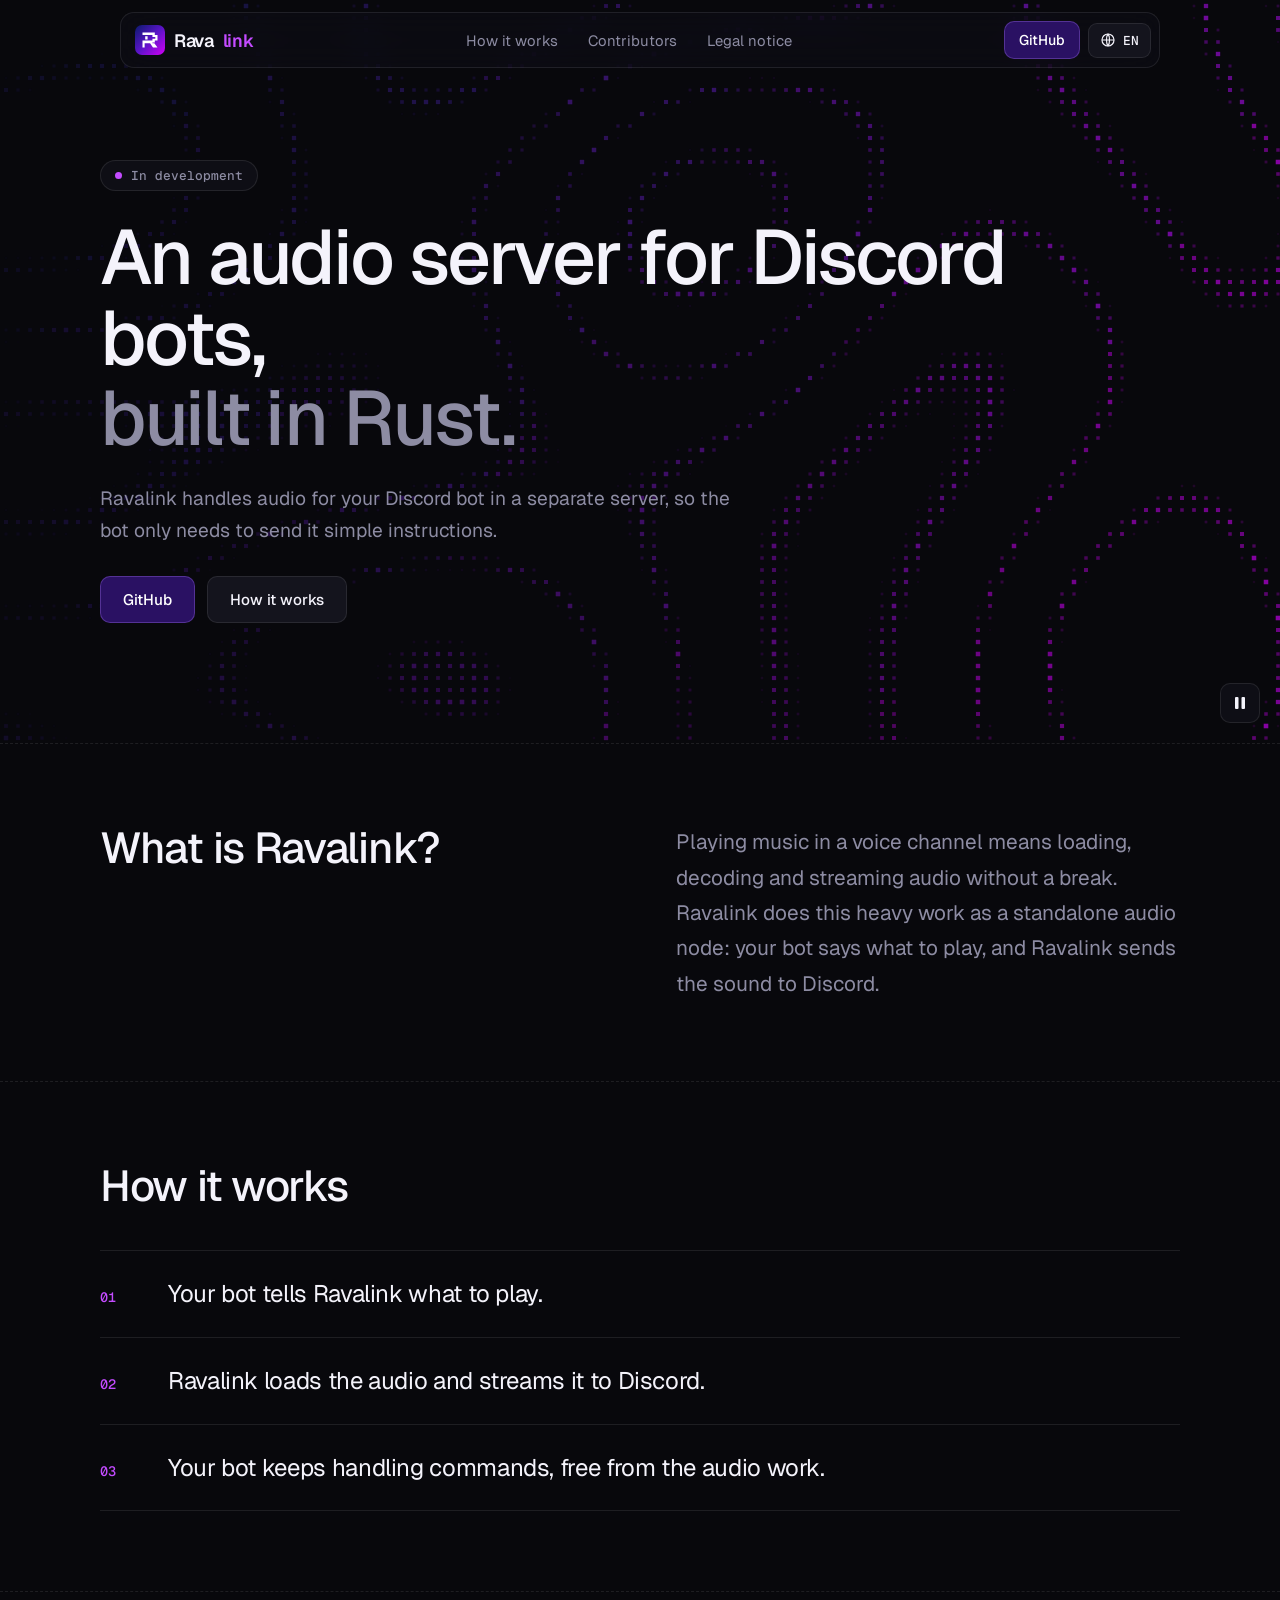
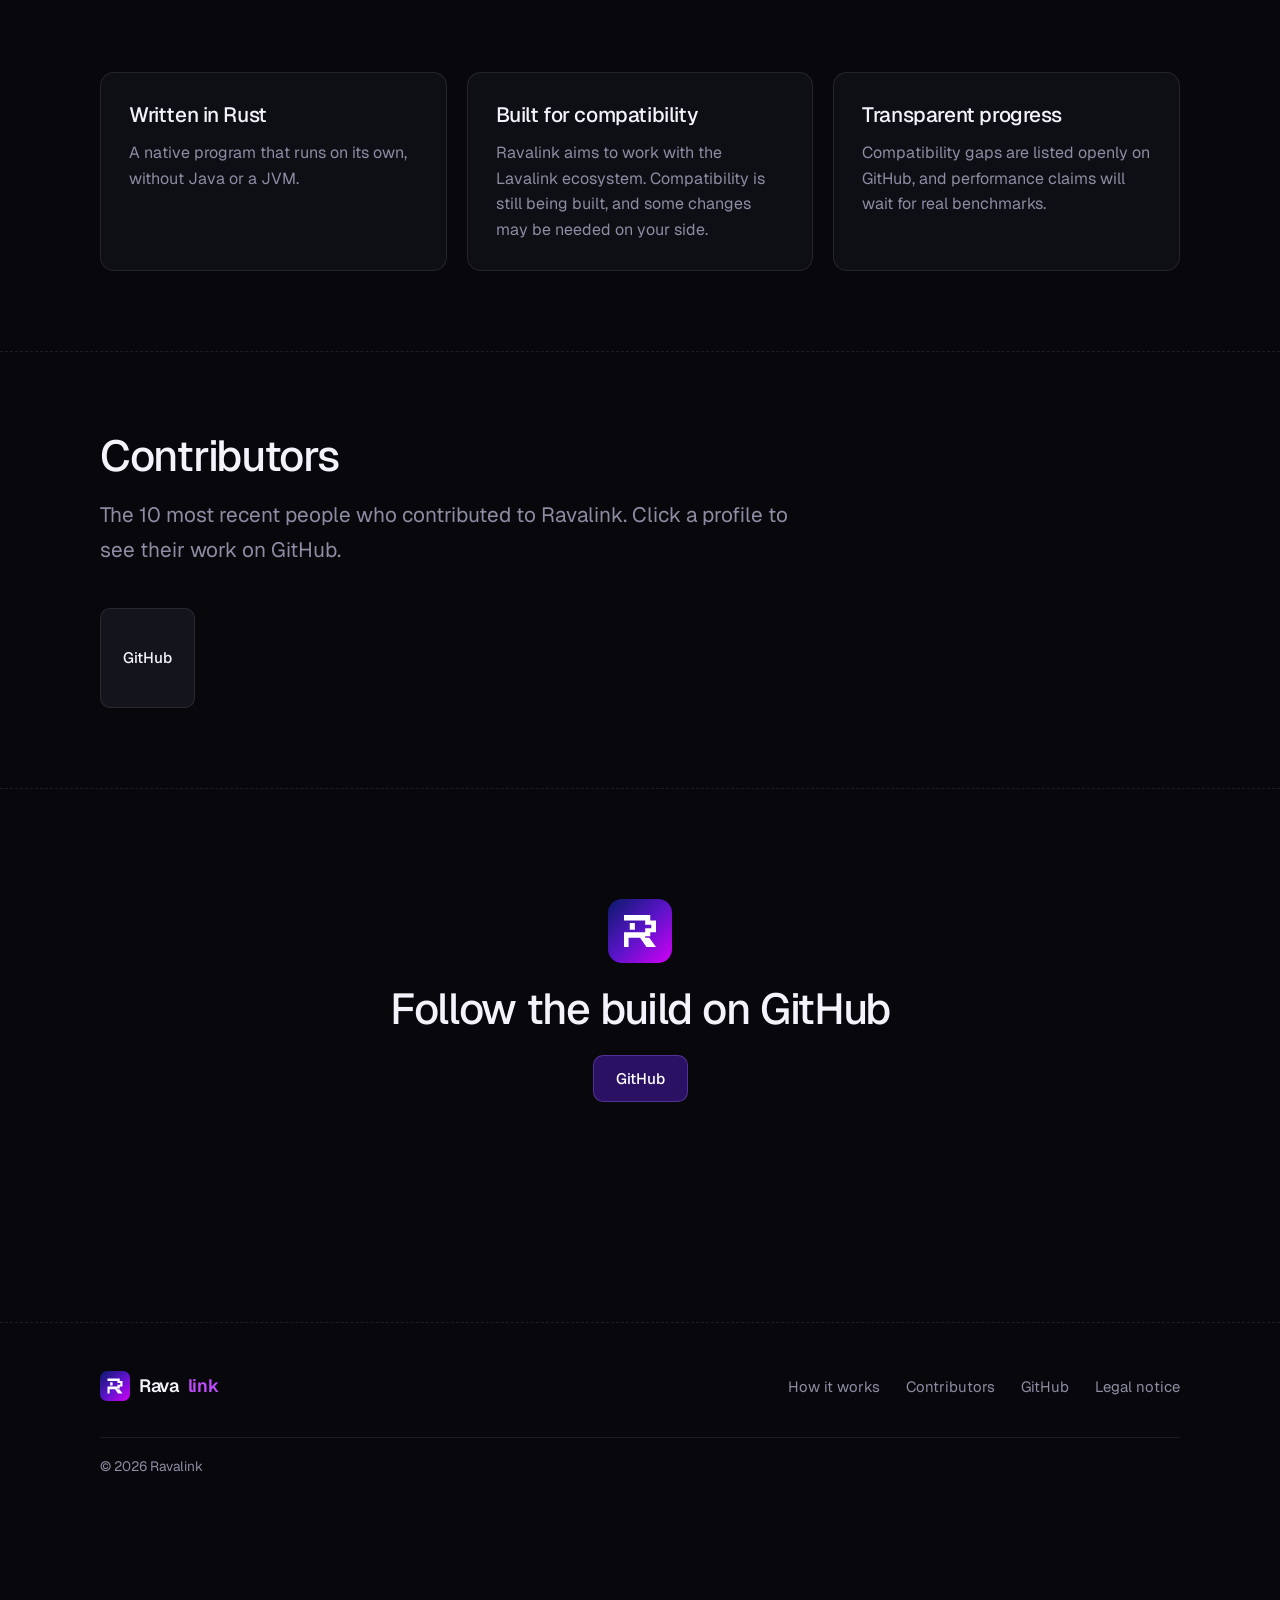
==== index.html @ 99610a3a "Create index.html" ====
<!DOCTYPE html>
<html lang="en">
<head>
<meta charset="utf-8">
<meta name="viewport" content="width=device-width, initial-scale=1, viewport-fit=cover">
<title>Ravalink</title>
<link rel="preconnect" href="https://fonts.googleapis.com">
<link rel="preconnect" href="https://fonts.gstatic.com" crossorigin>
<link href="https://fonts.googleapis.com/css2?family=Geist:wght@400;500;600&family=Geist+Mono:wght@400;500&display=swap" rel="stylesheet">
<style>
:root{--bg:#08080c;--p1:#0e0e15;--p2:#14141d;--bd:rgba(255,255,255,.09);--tx:#f4f3fb;--mu:#8d8ca3;--a:#c34bff;--btn:#2a1163;--btnh:#37157f;--gr:linear-gradient(135deg,#4d3dff,#c800f0);--ui:"Geist",system-ui,-apple-system,"Segoe UI",Roboto,"Noto Sans",sans-serif;--mo:"Geist Mono",ui-monospace,Menlo,Consolas,monospace;
box-sizing:border-box;padding-top:env(safe-area-inset-top,0px);padding-bottom:env(safe-area-inset-bottom,0px);color-scheme:dark}
*{box-sizing:border-box;margin:0}
html{scroll-padding-top:calc(env(safe-area-inset-top,0px) + 90px);scroll-behavior:smooth}
body{background:var(--bg);color:var(--tx);font:400 1rem/1.6 var(--ui);overflow-x:hidden;-webkit-font-smoothing:antialiased}
button{font-family:inherit}
:focus-visible{outline:2px solid var(--a);outline-offset:3px}
.wrap{width:min(1120px,100%);margin:0 auto;padding:0 20px;position:relative}
.btn{display:inline-flex;align-items:center;justify-content:center;padding:13px 22px;border-radius:10px;background:var(--gr);color:#fff;font:500 .95rem var(--ui);text-decoration:none;border:0;cursor:pointer;transition:filter .2s,transform .2s}
.btn:hover{filter:brightness(1.18);transform:translateY(-1px)}
.btn.ghost{background:var(--p2);border:1px solid var(--bd);color:var(--tx)}
.btn.sm{padding:9px 14px;font-size:.88rem}
/* header */
header{position:fixed;top:calc(env(safe-area-inset-top,0px) + 12px);left:0;right:0;display:flex;justify-content:center;z-index:58;pointer-events:none}
body.mo{overflow:hidden}
.bar{pointer-events:auto;width:min(1040px,calc(100% - 24px));display:flex;align-items:center;justify-content:space-between;gap:10px;padding:8px 8px 8px 14px;border:1px solid var(--bd);border-radius:14px;background:rgba(14,14,21,.62);backdrop-filter:blur(16px) saturate(1.4);-webkit-backdrop-filter:blur(16px) saturate(1.4);transition:background .3s}
.s .bar{background:rgba(14,14,21,.9)}
.logo{display:flex;align-items:center;gap:9px;font:600 1.12rem var(--ui);letter-spacing:-.02em;color:var(--tx);text-decoration:none}
.logo svg{width:30px;height:30px;border-radius:7px}.logo b{font-weight:600;color:var(--a)}
.links{display:flex;gap:2px;align-items:center}
.links a,.lnk{color:var(--mu);text-decoration:none;font:400 .93rem var(--ui);background:none;border:0;cursor:pointer;padding:9px 14px;border-radius:8px;transition:color .2s,background .2s}
.links a:hover,.lnk:hover{color:var(--tx);background:var(--p2)}
.act{display:flex;gap:8px;align-items:center}
.lbtn{display:flex;align-items:center;gap:7px;background:var(--p2);color:var(--tx);border:1px solid var(--bd);border-radius:9px;padding:8px 11px;font:500 .8rem var(--mo);cursor:pointer;transition:border-color .2s}
.lbtn:hover,.lbtn[aria-expanded=true]{border-color:var(--a)}
.burger{display:none;width:38px;height:38px;border-radius:9px;border:1px solid var(--bd);background:var(--p2);cursor:pointer;position:relative}
.burger i{position:absolute;left:10px;right:10px;height:2px;background:var(--tx);border-radius:2px;transition:transform .35s cubic-bezier(.3,.9,.3,1),top .35s}
.burger i:nth-child(1){top:14px}.burger i:nth-child(2){top:21px}
.mo .burger i:nth-child(1){top:18px;transform:rotate(45deg)}.mo .burger i:nth-child(2){top:18px;transform:rotate(-45deg)}
.lp{position:fixed;top:calc(env(safe-area-inset-top,0px) + 76px);right:max(12px,calc(50vw - 520px));width:min(460px,calc(100vw - 24px));max-height:min(70vh,520px);overflow:auto;display:grid;grid-template-columns:repeat(auto-fill,minmax(130px,1fr));gap:2px;padding:8px;background:var(--p1);border:1px solid var(--bd);border-radius:14px;box-shadow:0 30px 80px -20px rgba(0,0,0,.8);z-index:60;opacity:0;visibility:hidden;transform:translateY(-8px);transition:opacity .2s,transform .3s cubic-bezier(.3,.9,.3,1),visibility .2s}
.lp.open{opacity:1;visibility:visible;transform:none}
.lp button{background:none;border:0;color:var(--tx);font-size:.95rem;text-align:start;padding:10px 12px;border-radius:8px;cursor:pointer}
.lp button:hover{background:var(--p2)}.lp button.on{background:var(--btn);color:#fff}
.bgd{position:fixed;inset:0;z-index:55;background:rgba(0,0,0,.55);opacity:0;visibility:hidden;transition:opacity .25s,visibility .25s}.bgd.open{opacity:1;visibility:visible}
/* hero */
.hero{position:relative;padding:160px 0 120px;overflow:hidden}
#cv{position:absolute;inset:0;width:100%;height:100%;display:block}
.pill{display:inline-flex;align-items:center;gap:9px;border:1px solid var(--bd);background:var(--p1);border-radius:999px;padding:6px 14px;font:500 .8rem var(--mo);color:var(--mu);margin-bottom:26px}
.pill i{width:7px;height:7px;border-radius:50%;background:var(--a);animation:pu 2s ease-in-out infinite}
@keyframes pu{50%{opacity:.35;transform:scale(.7)}}
h1,h2{font-weight:500;letter-spacing:-.03em}
h1{font-size:clamp(2.4rem,7vw,4.8rem);line-height:1.05;max-width:12em}
.l{display:block;overflow:hidden;padding-bottom:.12em;margin-bottom:-.12em}
.l i{display:block;font-style:normal}.g{color:var(--mu)}
h1 .l i{transform:translateY(105%);animation:up .9s cubic-bezier(.2,.8,.2,1) forwards;animation-delay:calc(var(--n)*.12s + .15s)}
@keyframes up{to{transform:none}}
.sub{color:var(--mu);font-size:clamp(1.02rem,1.6vw,1.2rem);line-height:1.65;max-width:34em;margin:24px 0 30px}
.cta{display:flex;flex-wrap:wrap;gap:12px}
.win{background:var(--p1);border:1px solid var(--bd);border-radius:12px;overflow:hidden}
.wh{display:flex;justify-content:space-between;align-items:center;gap:12px;padding:12px 16px;border-bottom:1px solid var(--bd);font:500 .78rem var(--mo);color:var(--mu)}
.wh em{font-style:normal;color:#4fdc9c;display:flex;gap:6px;align-items:center}.wh em b{width:6px;height:6px;border-radius:50%;background:#4fdc9c}
.wb{padding:20px}
.hw{margin-top:56px;max-width:560px}
.nodes{display:flex;align-items:center;gap:12px;margin-bottom:18px}
.nd{padding:10px 16px;border:1px solid var(--bd);border-radius:8px;background:var(--p2);font:500 .85rem var(--mo);transition:border-color .4s,color .4s,box-shadow .4s}
.lk{flex:1;height:1px;position:relative;background:repeating-linear-gradient(90deg,var(--mu) 0 4px,transparent 4px 9px)}
.lk i{position:absolute;top:-2.5px;left:0;width:6px;height:6px;border-radius:1px;background:var(--a);animation:pk 2.2s linear infinite;animation-delay:calc(var(--i)*.7s)}
@keyframes pk{to{left:calc(100% - 6px)}}
body[data-m='0'] .lk i{background:#6d6f93;animation-duration:3.6s}
body[data-m='0'] #sv{color:var(--mu)}
body[data-m='1'] #sv{border-color:var(--a);color:#fff;box-shadow:0 0 28px -6px var(--a)}
.host{display:block;font:400 .85rem var(--mo);color:var(--mu);margin-bottom:18px}
.seg{display:inline-flex;background:var(--p2);border:1px solid var(--bd);border-radius:10px;padding:3px;position:relative}
.seg button{position:relative;z-index:1;background:none;border:0;color:var(--mu);font:500 .85rem var(--ui);padding:9px 16px;border-radius:7px;cursor:pointer;transition:color .3s}
.seg button[aria-pressed=true]{color:#fff}
.seg .th{position:absolute;top:3px;bottom:3px;left:3px;border-radius:7px;background:var(--gr);transition:transform .4s cubic-bezier(.3,.9,.3,1),width .4s cubic-bezier(.3,.9,.3,1)}
.pz{position:absolute;right:20px;bottom:20px;width:40px;height:40px;border-radius:10px;border:1px solid var(--bd);background:var(--p1);color:var(--tx);cursor:pointer;display:grid;place-items:center;z-index:3}
body.pa *{animation-play-state:paused!important}
/* sections */
.mq{overflow:hidden;border-block:1px dashed var(--bd);padding:18px 0;direction:ltr}
.mt{display:flex;width:max-content;animation:mq 80s linear infinite}
.mq:hover .mt{animation-play-state:paused}
.mt span{margin:0 6px;padding:8px 16px;border:1px solid var(--bd);border-radius:999px;background:var(--p1);color:var(--mu);white-space:nowrap;font-size:.95rem}
@keyframes mq{to{transform:translateX(-50%)}}
.sec{padding:80px 0;border-top:1px dashed var(--bd)}
.mq+.sec{border-top:0}
.row{display:grid;grid-template-columns:1fr;gap:36px;align-items:center}
@media(min-width:900px){.row{grid-template-columns:1fr 1fr;gap:72px}.row.rev .tx{order:2}}
h2{font-size:clamp(1.8rem,4vw,2.7rem);line-height:1.12}
.tx p{color:var(--mu);margin-top:16px;max-width:30em;font-size:1.05rem}
.rv{opacity:0;transform:translateY(24px);transition:opacity .8s,transform .8s cubic-bezier(.2,.8,.2,1)}.rv.in{opacity:1;transform:none}
.rw{display:flex;justify-content:space-between;align-items:center;gap:10px;padding:15px 16px;border-bottom:1px solid var(--bd);font:500 .85rem var(--mo);animation:hl 4.8s ease-in-out infinite;animation-delay:calc(var(--i)*1.6s)}
.rw:last-child{border-bottom:0}
@keyframes hl{0%,35%,100%{background:transparent}10%,25%{background:rgba(195,75,255,.12)}}
.rw span{display:flex;align-items:center;gap:8px;color:var(--mu)}
.pl{padding:3px 9px;border:1px solid var(--bd);border-radius:6px;color:var(--tx)}
.tm{padding:18px 20px;font:400 .88rem/1.9 var(--mo);overflow-x:auto;direction:ltr;text-align:left}
.tm span{display:block;white-space:pre;opacity:0}
.tm .c{color:var(--a)}.tm .o{color:var(--mu)}.tm .k{color:#4fdc9c}
.in .tm span{animation:ty .01s forwards;animation-delay:calc(var(--i)*.8s + .3s)}
@keyframes ty{to{opacity:1}}
.tm span:last-child::after{content:"▍";color:var(--a);animation:bl 1s steps(2) infinite}
@keyframes bl{50%{opacity:0}}
.eqc{display:block;width:100%;height:220px}
pre{direction:ltr;text-align:left;padding:20px;font:400 .92rem/1.9 var(--mo);overflow-x:auto}
pre span{display:block;white-space:pre;opacity:0;transform:translateX(-12px);transition:opacity .6s,transform .6s}
.in pre span{opacity:1;transform:none}
.in pre span:nth-child(2){transition-delay:.35s}.in pre span:nth-child(3){transition-delay:.7s}
.rm{color:#ff6b8b}.ad{color:#4fdc9c}.cm{color:var(--mu)}
.fin{position:relative;text-align:center;padding:110px 0 220px;border-top:1px dashed var(--bd);overflow:hidden}
#ca{position:absolute;left:0;right:0;bottom:0;width:100%;height:360px;pointer-events:none}
.fin .wrap{display:flex;flex-direction:column;align-items:center;gap:22px}
.fin svg{width:64px;height:64px;border-radius:14px}
.fin h2 .l i{transform:none}
.fin p{color:var(--mu);font-size:1.1rem}
footer{border-top:1px dashed var(--bd);padding-top:48px;color:var(--mu);font-size:.93rem}
.fg{display:flex;flex-wrap:wrap;gap:28px;justify-content:space-between;align-items:flex-start}
footer .e1c{margin-top:12px}
.fl{display:flex;gap:26px;flex-wrap:wrap}
.fl a,.fl button{color:var(--mu);text-decoration:none;background:none;border:0;font:inherit;cursor:pointer;padding:4px 0;transition:color .2s}
.fl a:hover,.fl button:hover{color:var(--tx)}
.fb{margin-top:34px;padding-top:18px;border-top:1px solid var(--bd);font-size:.85rem}
#fc{display:block;width:100%;height:clamp(90px,17vw,220px);margin-top:20px}
dialog{margin:auto;width:min(680px,calc(100vw - 24px));max-height:86vh;background:var(--p1);color:var(--tx);border:1px solid var(--bd);border-radius:16px;padding:0;overflow:hidden}
dialog::backdrop{background:rgba(0,0,0,.65);backdrop-filter:blur(4px)}
dialog[open]{display:flex;flex-direction:column;animation:dp .35s cubic-bezier(.2,.8,.2,1)}
@keyframes dp{from{opacity:0;transform:translateY(16px) scale(.98)}}
.dh{display:flex;justify-content:space-between;align-items:center;padding:16px 22px;border-bottom:1px solid var(--bd);font:500 1.05rem var(--ui)}
.dh button{width:36px;height:36px;border-radius:9px;border:1px solid var(--bd);background:var(--p2);color:var(--tx);cursor:pointer}
.dbd{padding:8px 24px 28px;overflow:auto;line-height:1.65;font-size:.95rem}
.dbd h3{font:500 1rem var(--ui);margin:24px 0 6px}.dbd p{color:var(--mu)}.dbd a{color:var(--a)}

.btn{background:var(--btn);border:1px solid rgba(170,120,255,.32)}
.btn:hover{background:var(--btnh);filter:none;transform:translateY(-1px)}
.btn.ghost{background:var(--p2);border:1px solid var(--bd)}
.btn.ghost:hover{background:var(--p1)}
.mm{position:fixed;top:calc(env(safe-area-inset-top,0px) + 76px);left:12px;right:12px;z-index:56;display:none;background:var(--p1);border:1px solid var(--bd);border-radius:18px;padding:8px;box-shadow:0 30px 80px -20px rgba(0,0,0,.9);opacity:0;visibility:hidden;transform:translateY(-10px) scale(.97);transform-origin:top right;transition:opacity .25s,transform .4s cubic-bezier(.2,.8,.2,1),visibility .25s}
.mo .mm{opacity:1;visibility:visible;transform:none}
.mr{display:flex;align-items:center;justify-content:space-between;gap:12px;width:100%;padding:17px 16px;border-radius:12px;background:none;border:0;color:var(--tx);font:500 1.1rem var(--ui);letter-spacing:-.01em;text-align:start;text-decoration:none;cursor:pointer;opacity:0;transform:translateY(8px);transition:opacity .4s,transform .45s cubic-bezier(.2,.8,.2,1),background .2s}
.mr:active{background:var(--p2)}
.mr svg{color:var(--mu);flex:none}
.mr small{display:flex;align-items:center;gap:8px;font:500 .78rem var(--mo);color:var(--mu)}.mr small b{font-weight:500}
.mo .mr{opacity:1;transform:none}
.mr+.mr:not(.gh2){border-top:1px solid var(--bd);border-radius:0}
.mr.gh2{justify-content:center;margin-top:8px;background:var(--btn);border:1px solid rgba(170,120,255,.32);font-size:1rem}
.mm>:nth-child(2){transition-delay:.05s}.mm>:nth-child(3){transition-delay:.1s}.mm>:nth-child(4){transition-delay:.15s}.mm>:nth-child(5){transition-delay:.2s}
@media(max-width:820px){.links,.lbtn{display:none}.burger{display:block}.mm{display:block}.lp{top:auto;bottom:0;left:0;right:0;width:auto;max-height:70vh;border-radius:16px 16px 0 0;padding-bottom:calc(env(safe-area-inset-bottom,0px) + 14px);transform:translateY(100%);grid-template-columns:repeat(2,1fr)}.lp.open{transform:none}}
.row h2{max-width:11em}
.lead{color:var(--mu);font-size:clamp(1.05rem,1.8vw,1.3rem);line-height:1.7;max-width:34em}
@media(min-width:900px){.row{align-items:start}}
.steps{list-style:none;padding:0;margin-top:40px;border-top:1px solid var(--bd)}
.steps li{display:grid;grid-template-columns:56px 1fr;gap:12px;padding:26px 0;border-bottom:1px solid var(--bd);align-items:baseline}
.steps b{font:500 .85rem var(--mo);color:var(--a)}
.steps p{font-size:clamp(1.1rem,2.2vw,1.5rem);letter-spacing:-.015em;line-height:1.4}
.feat{display:grid;grid-template-columns:repeat(auto-fit,minmax(260px,1fr));gap:20px}
.card{background:var(--p1);border:1px solid var(--bd);border-radius:14px;padding:28px;transition:border-color .3s,transform .3s cubic-bezier(.2,.8,.2,1)}
.card:hover{border-color:rgba(195,75,255,.45);transform:translateY(-3px)}
.card h3{font:500 1.3rem var(--ui);letter-spacing:-.02em;margin-bottom:12px}
.card p{color:var(--mu)}
.cl{display:flex;flex-wrap:wrap;gap:20px 18px;margin-top:40px;min-height:100px}
.av{display:flex;flex-direction:column;align-items:center;gap:8px;width:84px;color:var(--mu);text-decoration:none;font:400 .76rem var(--mo);transition:transform .25s cubic-bezier(.2,.8,.2,1),color .2s}
.av img,.av .ph{width:64px;height:64px;border-radius:14px;border:1px solid var(--bd);background:var(--p2);object-fit:cover;display:grid;place-items:center;font:600 1.4rem var(--ui);color:#fff}
.av:hover{transform:translateY(-4px);color:var(--tx)}
.av:hover img,.av:hover .ph{border-color:var(--a)}
.av span{max-width:84px;overflow:hidden;text-overflow:ellipsis;white-space:nowrap}
.av.sk{pointer-events:none}.av.sk div{width:64px;height:64px;border-radius:14px;background:var(--p2);animation:sk 1.4s ease-in-out infinite}
@keyframes sk{50%{opacity:.4}}
@media (prefers-reduced-motion:reduce){*{animation:none!important;transition:none!important}.rv,.l i,.tm span,pre span{opacity:1!important;transform:none!important}html{scroll-behavior:auto}}
</style>
</head>
<body>
<header id='top'><div class='bar'><a class='logo' href='#top'><svg aria-hidden='true'><use href='#r'/></svg>Rava<b>link</b></a><nav class='links'><a href='#how' class='k1'></a><a href='#cs' class='ctl'></a><button type='button' class='lnk lgl' data-open='1'></button></nav><div class='act'><a class='btn sm' href='https://github.com/Ravalink-Project/Ravalink' target='_blank' rel='noopener'>GitHub</a><button id='lb' class='lbtn' type='button' aria-expanded='false' aria-haspopup='true' aria-label='Language'><svg viewBox='0 0 24 24' width='16' height='16' fill='none' stroke='currentColor' stroke-width='1.8' aria-hidden='true'><circle cx='12' cy='12' r='9'/><path d='M3 12h18M12 3c3 3.2 3 14.8 0 18M12 3c-3 3.2-3 14.8 0 18'/></svg><span class='ln'></span></button><button id='bt' class='burger' type='button' aria-expanded='false' aria-label='Menu'><i></i><i></i></button></div></div></header>
<div id='lp' class='lp'></div><div id='bg' class='bgd'></div>
<div id='mm' class='mm'>
<a class='mr' href='#how'><span class='k1'></span><svg width='16' height='16' viewBox='0 0 16 16' fill='none' stroke='currentColor' stroke-width='1.6' aria-hidden='true'><path d='M6 3l5 5-5 5'/></svg></a>
<a class='mr' href='#cs'><span class='ctl'></span><svg width='16' height='16' viewBox='0 0 16 16' fill='none' stroke='currentColor' stroke-width='1.6' aria-hidden='true'><path d='M6 3l5 5-5 5'/></svg></a>
<button class='mr' type='button' data-open='1'><span class='lgl'></span><svg width='16' height='16' viewBox='0 0 16 16' fill='none' stroke='currentColor' stroke-width='1.6' aria-hidden='true'><path d='M6 3l5 5-5 5'/></svg></button>
<button class='mr' id='ml' type='button'><span class='lgn'></span><small><svg viewBox='0 0 24 24' width='16' height='16' fill='none' stroke='currentColor' stroke-width='1.8' aria-hidden='true'><circle cx='12' cy='12' r='9'/><path d='M3 12h18M12 3c3 3.2 3 14.8 0 18M12 3c-3 3.2-3 14.8 0 18'/></svg><b class='ln'></b></small></button>
<a class='mr gh2' href='https://github.com/Ravalink-Project/Ravalink' target='_blank' rel='noopener'>GitHub</a></div>
<section class='hero'><canvas id='cv' aria-hidden='true'></canvas><div class='wrap'>
<div class='pill'><i></i><span id='s'></span></div><h1 id='h'></h1><p class='sub' id='p'></p>
<div class='cta'><a class='btn' href='https://github.com/Ravalink-Project/Ravalink' target='_blank' rel='noopener'>GitHub</a><a class='btn ghost k1' href='#how'></a></div></div>
<button id='pz' class='pz' type='button' aria-pressed='false' aria-label='Pause animations'></button></section>
<section class='sec'><div class='wrap row'><h2 id='w1'></h2><p class='lead' id='w2'></p></div></section>
<section class='sec' id='how'><div class='wrap'><h2 id='t1'></h2><ol class='steps'><li><b>01</b><p id='s1'></p></li><li><b>02</b><p id='s2'></p></li><li><b>03</b><p id='s3'></p></li></ol></div></section>
<section class='sec'><div class='wrap feat'>
<div class='card rv'><h3 id='b'></h3><p id='c1d'></p></div>
<div class='card rv'><h3 id='v1t'></h3><p id='v1d'></p></div>
<div class='card rv'><h3 id='c3t'></h3><p id='c3d'></p></div></div></section>
<section class='sec' id='cs'><div class='wrap'><h2 id='ct'></h2><p class='lead' id='cd' style='margin-top:16px'></p><div class='cl' id='cl'></div></div></section>
<section class='fin'><canvas id='ca' aria-hidden='true'></canvas><div class='wrap'><svg aria-hidden='true'><use href='#r'/></svg><h2 id='fw'></h2><a class='btn' href='https://github.com/Ravalink-Project/Ravalink' target='_blank' rel='noopener'>GitHub</a></div></section>
<footer><div class='wrap'><div class='fg'><div><a class='logo' href='#top'><svg aria-hidden='true'><use href='#r'/></svg>Rava<b>link</b></a></div><div class='fl'><a href='#how' class='k1'></a><a href='#cs' class='ctl'></a><a href='https://github.com/Ravalink-Project/Ravalink' target='_blank' rel='noopener'>GitHub</a><button type='button' class='lgl' data-open='1'></button></div></div><div class='fb'>© 2026 Ravalink</div><canvas id='fc' aria-hidden='true'></canvas></div></footer>
<dialog id='lm' aria-labelledby='lt'><div class='dh'><span id='lt' class='lgl'></span><button type='button' id='lx' aria-label='Close'>✕</button></div><div class='dbd' id='lbd'></div></dialog>
<script>
const L={
en:["English","Lavalink, rebuilt in Rust.","A drop-in replacement: point your bot at Ravalink, change nothing else.","In development","Same protocol","Written in Rust","Smooth playback"],
fr:["Français","Lavalink, réécrit en Rust.","Un remplaçant direct : pointez votre bot vers Ravalink, sans rien modifier d’autre.","En développement","Même protocole","Écrit en Rust","Lecture fluide"],
es:["Español","Lavalink, reconstruido en Rust.","Un reemplazo directo: apunta tu bot a Ravalink sin cambiar nada más.","En desarrollo","Mismo protocolo","Escrito en Rust","Reproducción fluida"],
pt:["Português","Lavalink, reconstruído em Rust.","Um substituto direto: aponte seu bot para o Ravalink e não mude mais nada.","Em desenvolvimento","Mesmo protocolo","Escrito em Rust","Reprodução fluida"],
de:["Deutsch","Lavalink, neu gebaut in Rust.","Ein direkter Ersatz: Bot auf Ravalink umstellen, sonst nichts ändern.","In Entwicklung","Gleiches Protokoll","In Rust geschrieben","Flüssige Wiedergabe"],
it:["Italiano","Lavalink, ricostruito in Rust.","Un sostituto diretto: punta il bot su Ravalink, senza cambiare altro.","In sviluppo","Stesso protocollo","Scritto in Rust","Riproduzione fluida"],
nl:["Nederlands","Lavalink, opnieuw gebouwd in Rust.","Een directe vervanger: wijs je bot naar Ravalink, verder verandert er niets.","In ontwikkeling","Zelfde protocol","Geschreven in Rust","Vloeiende weergave"],
sv:["Svenska","Lavalink, ombyggt i Rust.","Ett direkt byte: peka din bot mot Ravalink, ändra inget annat.","Under utveckling","Samma protokoll","Skrivet i Rust","Mjuk uppspelning"],
fi:["Suomi","Lavalink, rakennettu uudelleen Rustilla.","Suora korvaaja: osoita bottisi Ravalinkiin, älä muuta mitään muuta.","Kehitteillä","Sama protokolla","Kirjoitettu Rustilla","Sulava toisto"],
pl:["Polski","Lavalink, przebudowany w Rust.","Bezpośredni zamiennik: wskaż bota na Ravalink i nic więcej nie zmieniaj.","W rozwoju","Ten sam protokół","Napisany w Rust","Płynne odtwarzanie"],
cs:["Čeština","Lavalink, přestavěný v Rustu.","Přímá náhrada: nasměrujte bota na Ravalink a nic dalšího neměňte.","Ve vývoji","Stejný protokol","Napsáno v Rustu","Plynulé přehrávání"],
ro:["Română","Lavalink, reconstruit în Rust.","Înlocuitor direct: îndreaptă botul spre Ravalink, fără alte modificări.","În dezvoltare","Același protocol","Scris în Rust","Redare fluidă"],
hu:["Magyar","Lavalink, újraépítve Rustban.","Közvetlen csere: irányítsd a botot a Ravalinkre, mást nem kell módosítani.","Fejlesztés alatt","Ugyanaz a protokoll","Rustban írva","Folyékony lejátszás"],
el:["Ελληνικά","Το Lavalink, ξαναχτισμένο σε Rust.","Άμεση αντικατάσταση: στρέψτε το bot σας στο Ravalink, χωρίς άλλη αλλαγή.","Υπό ανάπτυξη","Ίδιο πρωτόκολλο","Γραμμένο σε Rust","Ομαλή αναπαραγωγή"],
ru:["Русский","Lavalink, переписанный на Rust.","Прямая замена: направьте бота на Ravalink, больше ничего менять не нужно.","В разработке","Тот же протокол","Написан на Rust","Плавное воспроизведение"],
uk:["Українська","Lavalink, переписаний на Rust.","Пряма заміна: спрямуйте бота на Ravalink, більше нічого змінювати не треба.","У розробці","Той самий протокол","Написано на Rust","Плавне відтворення"],
tr:["Türkçe","Lavalink, Rust ile yeniden yazıldı.","Doğrudan yedek: botunu Ravalink’e yönlendir, başka hiçbir şeyi değiştirme.","Geliştiriliyor","Aynı protokol","Rust ile yazıldı","Akıcı oynatma"],
ar:["العربية","Lavalink، أُعيد بناؤه بلغة Rust.","بديل مباشر: وجّه بوتك إلى Ravalink دون تغيير أي شيء آخر.","قيد التطوير","البروتوكول نفسه","مكتوب بلغة Rust","تشغيل سلس"],
he:["עברית","Lavalink, נבנה מחדש ב-Rust.","תחליף ישיר: מכוונים את הבוט אל Ravalink ולא משנים דבר נוסף.","בפיתוח","אותו פרוטוקול","נכתב ב-Rust","ניגון חלק"],
fa:["فارسی","Lavalink، بازنویسی‌شده با Rust.","جایگزین مستقیم: ربات خود را به Ravalink وصل کنید و چیز دیگری را تغییر ندهید.","در حال توسعه","همان پروتکل","نوشته‌شده با Rust","پخش روان"],
hi:["हिन्दी","Lavalink, Rust में दोबारा बना।","सीधा विकल्प: अपने बॉट को Ravalink की ओर करें, बाकी कुछ न बदलें।","विकासाधीन","वही प्रोटोकॉल","Rust में लिखा","सहज प्लेबैक"],
zh:["中文","用 Rust 重建的 Lavalink。","可直接替换：把机器人指向 Ravalink，其他无需改动。","开发中","相同协议","Rust 编写","流畅播放"],
ja:["日本語","Rustで作り直したLavalink。","そのまま置き換え可能。ボットの接続先をRavalinkにするだけ。","開発中","同じプロトコル","Rust製","なめらかな再生"],
ko:["한국어","Rust로 다시 만든 Lavalink.","그대로 교체 가능: 봇이 Ravalink를 가리키게만 하면 됩니다.","개발 중","동일한 프로토콜","Rust로 작성","부드러운 재생"],
vi:["Tiếng Việt","Lavalink, viết lại bằng Rust.","Thay thế trực tiếp: trỏ bot tới Ravalink, không cần đổi gì khác.","Đang phát triển","Cùng giao thức","Viết bằng Rust","Phát mượt mà"],
th:["ไทย","Lavalink ที่สร้างใหม่ด้วย Rust","แทนที่ได้ทันที: ชี้บอตมาที่ Ravalink โดยไม่ต้องแก้อย่างอื่น","กำลังพัฒนา","โปรโตคอลเดียวกัน","เขียนด้วย Rust","เล่นเสียงลื่นไหล"],
id:["Bahasa Indonesia","Lavalink, dibangun ulang dengan Rust.","Pengganti langsung: arahkan bot ke Ravalink, tanpa mengubah hal lain.","Dalam pengembangan","Protokol sama","Ditulis dengan Rust","Pemutaran mulus"]
};
const L2={
en:["How it works","Same REST API and WebSocket. Your bot code stays untouched.","Fast and light, with predictable memory and no garbage collector.","Steady audio and low latency, even with many players.","One line to switch","Change the server address in your bot’s config. That’s the whole migration.","Same bot. New engine."],
fr:["Comment ça marche","Même API REST, même WebSocket. Le code de votre bot ne change pas.","Rapide et léger, avec une mémoire prévisible et sans ramasse-miettes.","Audio stable et faible latence, même avec de nombreux lecteurs.","Une ligne à changer","Modifiez l’adresse du serveur dans la config de votre bot. La migration s’arrête là.","Même bot. Nouveau moteur."],
es:["Cómo funciona","Misma API REST y WebSocket. El código de tu bot no cambia.","Rápido y ligero, con memoria predecible y sin recolector de basura.","Audio estable y baja latencia, incluso con muchos reproductores.","Una línea para cambiar","Cambia la dirección del servidor en la configuración de tu bot. Esa es toda la migración.","Mismo bot. Nuevo motor."],
pt:["Como funciona","Mesma API REST e WebSocket. O código do seu bot não muda.","Rápido e leve, com memória previsível e sem coletor de lixo.","Áudio estável e baixa latência, mesmo com muitos players.","Uma linha para trocar","Altere o endereço do servidor na configuração do bot. Essa é toda a migração.","Mesmo bot. Novo motor."],
de:["So funktioniert’s","Gleiche REST-API und WebSocket. Der Code deines Bots bleibt unverändert.","Schnell und schlank, mit planbarem Speicher und ohne Garbage Collector.","Stabiler Ton und geringe Latenz, auch bei vielen Playern.","Eine Zeile zum Umstellen","Ändere die Serveradresse in der Bot-Konfiguration. Mehr ist die Migration nicht.","Gleicher Bot. Neuer Motor."],
it:["Come funziona","Stessa API REST e WebSocket. Il codice del tuo bot resta invariato.","Veloce e leggero, con memoria prevedibile e senza garbage collector.","Audio stabile e bassa latenza, anche con molti player.","Una riga da cambiare","Cambia l’indirizzo del server nella configurazione del bot. La migrazione finisce qui.","Stesso bot. Nuovo motore."],
nl:["Hoe het werkt","Dezelfde REST-API en WebSocket. De code van je bot blijft ongewijzigd.","Snel en licht, met voorspelbaar geheugen en zonder garbage collector.","Stabiel geluid en lage latency, ook met veel spelers.","Eén regel om te wisselen","Wijzig het serveradres in de config van je bot. Meer is de migratie niet.","Dezelfde bot. Nieuwe motor."],
sv:["Så fungerar det","Samma REST-API och WebSocket. Din botkod förblir orörd.","Snabb och lätt, med förutsägbart minne och utan skräpsamlare.","Stabilt ljud och låg latens, även med många spelare.","En rad att byta","Ändra serveradressen i botens konfiguration. Det är hela migreringen.","Samma bot. Ny motor."],
fi:["Näin se toimii","Sama REST-rajapinta ja WebSocket. Botin koodi pysyy ennallaan.","Nopea ja kevyt, ennustettava muistinkäyttö eikä roskienkeruuta.","Vakaa ääni ja pieni viive, vaikka soittimia olisi paljon.","Yksi rivi vaihtoon","Vaihda palvelimen osoite botin asetuksissa. Siinä koko siirtymä.","Sama botti. Uusi moottori."],
pl:["Jak to działa","To samo REST API i WebSocket. Kod twojego bota pozostaje bez zmian.","Szybki i lekki, z przewidywalną pamięcią i bez garbage collectora.","Stabilny dźwięk i niskie opóźnienie, nawet przy wielu odtwarzaczach.","Jedna linia do zmiany","Zmień adres serwera w konfiguracji bota. To cała migracja.","Ten sam bot. Nowy silnik."],
cs:["Jak to funguje","Stejné REST API a WebSocket. Kód vašeho bota zůstává beze změny.","Rychlý a lehký, s předvídatelnou pamětí a bez garbage collectoru.","Stabilní zvuk a nízká latence i s mnoha přehrávači.","Jeden řádek ke změně","Změňte adresu serveru v konfiguraci bota. To je celá migrace.","Stejný bot. Nový motor."],
ro:["Cum funcționează","Același API REST și WebSocket. Codul botului tău rămâne neschimbat.","Rapid și ușor, cu memorie previzibilă și fără garbage collector.","Sunet stabil și latență mică, chiar cu mulți playeri.","O singură linie de schimbat","Schimbă adresa serverului în configurarea botului. Asta e toată migrarea.","Același bot. Motor nou."],
hu:["Hogyan működik","Ugyanaz a REST API és WebSocket. A bot kódja változatlan marad.","Gyors és könnyű, kiszámítható memóriahasználattal, szemétgyűjtő nélkül.","Stabil hang és alacsony késleltetés sok lejátszónál is.","Egyetlen sor a váltáshoz","Írd át a szervercímet a bot konfigurációjában. Ennyi az egész átállás.","Ugyanaz a bot. Új motor."],
el:["Πώς λειτουργεί","Ίδιο REST API και WebSocket. Ο κώδικας του bot σας μένει ως έχει.","Γρήγορο και ελαφρύ, με προβλέψιμη μνήμη και χωρίς garbage collector.","Σταθερός ήχος και χαμηλή καθυστέρηση, ακόμη και με πολλούς players.","Μία γραμμή για την αλλαγή","Αλλάξτε τη διεύθυνση του διακομιστή στις ρυθμίσεις του bot. Αυτή είναι όλη η μετάβαση.","Ίδιο bot. Νέα μηχανή."],
ru:["Как это работает","Тот же REST API и WebSocket. Код вашего бота не меняется.","Быстрый и лёгкий, с предсказуемой памятью и без сборщика мусора.","Стабильный звук и малая задержка даже при множестве плееров.","Одна строка для переключения","Измените адрес сервера в настройках бота. Вот и вся миграция.","Тот же бот. Новый движок."],
uk:["Як це працює","Той самий REST API і WebSocket. Код вашого бота не змінюється.","Швидкий і легкий, з передбачуваною пам’яттю та без збирача сміття.","Стабільний звук і мала затримка навіть із багатьма плеєрами.","Один рядок для перемикання","Змініть адресу сервера в налаштуваннях бота. Ось і вся міграція.","Той самий бот. Новий рушій."],
tr:["Nasıl çalışır","Aynı REST API ve WebSocket. Botunun kodu olduğu gibi kalır.","Hızlı ve hafif, öngörülebilir bellek kullanımı ve çöp toplayıcı yok.","Çok sayıda oynatıcıda bile kararlı ses ve düşük gecikme.","Geçiş için tek satır","Botunun yapılandırmasında sunucu adresini değiştir. Tüm geçiş bu kadar.","Aynı bot. Yeni motor."],
ar:["كيف يعمل","نفس واجهة REST وWebSocket. كود بوتك يبقى كما هو.","سريع وخفيف، باستهلاك ذاكرة متوقع ودون جامع قمامة.","صوت ثابت وزمن استجابة منخفض حتى مع مشغّلات كثيرة.","سطر واحد للتبديل","غيّر عنوان الخادم في إعدادات بوتك. هذه هي الهجرة كاملة.","نفس البوت. محرك جديد."],
he:["איך זה עובד","אותו REST API ואותו WebSocket. הקוד של הבוט נשאר כמות שהוא.","מהיר וקל, עם זיכרון צפוי וללא garbage collector.","סאונד יציב והשהיה נמוכה, גם עם הרבה נגנים.","שורה אחת למעבר","מחליפים את כתובת השרת בהגדרות הבוט. זו כל המיגרציה.","אותו בוט. מנוע חדש."],
fa:["چطور کار می‌کند","همان REST API و WebSocket. کد ربات شما بدون تغییر می‌ماند.","سریع و سبک، با مصرف حافظه قابل پیش‌بینی و بدون زباله‌روب.","صدای پایدار و تأخیر کم، حتی با پخش‌کننده‌های زیاد.","یک خط برای تعویض","آدرس سرور را در تنظیمات ربات تغییر دهید. کل مهاجرت همین است.","همان ربات. موتور تازه."],
hi:["यह कैसे काम करता है","वही REST API और WebSocket। आपके बॉट का कोड जस का तस रहता है।","तेज़ और हल्का, अनुमानित मेमोरी के साथ और बिना गार्बेज कलेक्टर के।","कई प्लेयर होने पर भी स्थिर ऑडियो और कम लेटेंसी।","बदलने के लिए एक लाइन","अपने बॉट के कॉन्फ़िग में सर्वर का पता बदलें। बस यही पूरा माइग्रेशन है।","वही बॉट। नया इंजन।"],
zh:["工作原理","相同的 REST API 和 WebSocket，机器人代码保持不变。","快速轻量，内存占用可预测，没有垃圾回收器。","即使玩家众多，音频依然稳定、延迟低。","只需改一行","在机器人配置中修改服务器地址，迁移就完成了。","同一个机器人，全新引擎。"],
ja:["しくみ","同じREST APIとWebSocket。ボットのコードはそのままです。","高速で軽量。メモリ使用量は予測しやすく、ガベージコレクタもありません。","多数のプレイヤーでも、安定した音声と低遅延。","1行変えるだけ","ボット設定のサーバーアドレスを変えるだけで移行完了です。","同じボット。新しいエンジン。"],
ko:["작동 방식","동일한 REST API와 WebSocket. 봇 코드는 그대로입니다.","빠르고 가벼우며 메모리 사용량을 예측할 수 있고 가비지 컬렉터가 없습니다.","플레이어가 많아도 안정적인 오디오와 낮은 지연 시간.","한 줄만 바꾸면 됩니다","봇 설정에서 서버 주소만 바꾸면 마이그레이션이 끝납니다.","같은 봇, 새로운 엔진."],
vi:["Cách hoạt động","Cùng REST API và WebSocket. Mã bot của bạn giữ nguyên.","Nhanh và nhẹ, bộ nhớ dự đoán được và không có bộ thu gom rác.","Âm thanh ổn định, độ trễ thấp ngay cả với nhiều trình phát.","Chỉ cần đổi một dòng","Đổi địa chỉ máy chủ trong cấu hình bot. Vậy là xong việc chuyển đổi.","Cùng một bot. Động cơ mới."],
th:["วิธีการทำงาน","REST API และ WebSocket เดียวกัน โค้ดบอตของคุณไม่ต้องแก้","เร็วและเบา ใช้หน่วยความจำคาดเดาได้ และไม่มีตัวเก็บขยะ","เสียงนิ่งและหน่วงต่ำ แม้มีผู้เล่นจำนวนมาก","เปลี่ยนแค่บรรทัดเดียว","เปลี่ยนที่อยู่เซิร์ฟเวอร์ในการตั้งค่าบอต แค่นี้ก็ย้ายเสร็จ","บอตเดิม เอนจินใหม่"],
id:["Cara kerjanya","REST API dan WebSocket yang sama. Kode bot Anda tidak berubah.","Cepat dan ringan, memori yang dapat diprediksi, tanpa garbage collector.","Audio stabil dan latensi rendah, bahkan dengan banyak pemutar.","Cukup ubah satu baris","Ubah alamat server di konfigurasi bot Anda. Itu seluruh migrasinya.","Bot yang sama. Mesin baru."]
};
const LG={en:"Legal notice",fr:"Mentions légales",es:"Aviso legal",pt:"Aviso legal",de:"Impressum",it:"Note legali",nl:"Juridische informatie",sv:"Juridisk information",fi:"Oikeudelliset tiedot",pl:"Informacje prawne",cs:"Právní informace",ro:"Mențiuni legale",hu:"Jogi nyilatkozat",el:"Νομική ειδοποίηση",ru:"Правовая информация",uk:"Правова інформація",tr:"Yasal bilgiler",ar:"إشعار قانوني",he:"הודעה משפטית",fa:"اطلاعات حقوقی",hi:"कानूनी सूचना",zh:"法律声明",ja:"法的情報",ko:"법적 고지",vi:"Thông báo pháp lý",th:"ข้อมูลทางกฎหมาย",id:"Informasi hukum"};
const GH="<a href='https://github.com/Ravalink-Project' target='_blank' rel='noopener'>github.com/Ravalink-Project</a>";
const LGL={fr:`<h3>Éditeur</h3><p>Le site Ravalink est édité à titre non professionnel par Kua. Contact : via ${GH}.</p><h3>Hébergement</h3><p>Site hébergé sur l’infrastructure de l’éditeur, distribué et protégé par Cloudflare, Inc., 101 Townsend St, San Francisco, CA 94107, États-Unis.</p><h3>Propriété intellectuelle</h3><p>Ravalink vise la compatibilité avec Lavalink, un projet tiers. Le code source et ses licences sont indiqués dans les dépôts du projet sur GitHub. Le nom et le logo Ravalink sont la propriété de l’éditeur. Lavalink et les autres marques citées appartiennent à leurs propriétaires respectifs.</p><h3>Données personnelles</h3><p>Ce site ne dépose pas de cookies de suivi et n’intègre aucun outil d’analyse. Votre choix de langue est conservé uniquement dans votre navigateur. Les polices Geist et Geist Mono sont chargées depuis Google Fonts, ce qui transmet votre adresse IP à Google. Cloudflare peut traiter des données techniques (adresse IP, journaux) pour assurer la sécurité et la diffusion du site.</p><h3>Liens externes</h3><p>Le site renvoie vers GitHub. L’éditeur n’est pas responsable du contenu des sites tiers.</p>`,en:`<h3>Publisher</h3><p>The Ravalink website is published on a non-professional basis by Kua. Contact: via ${GH}.</p><h3>Hosting</h3><p>Hosted on the publisher’s own infrastructure, delivered and protected by Cloudflare, Inc., 101 Townsend St, San Francisco, CA 94107, USA.</p><h3>Intellectual property</h3><p>Ravalink targets compatibility with Lavalink, a third-party project. The source code and its licenses are listed in the project’s GitHub repositories. The Ravalink name and logo belong to the publisher. Lavalink and any other trademarks mentioned belong to their respective owners.</p><h3>Personal data</h3><p>This site sets no tracking cookies and includes no analytics. Your language choice is stored only in your browser. The Geist and Geist Mono fonts are loaded from Google Fonts, which sends your IP address to Google. Cloudflare may process technical data (IP address, logs) to secure and deliver the site.</p><h3>External links</h3><p>The site links to GitHub. The publisher is not responsible for the content of third-party sites.</p>`};
const $=i=>document.getElementById(i),RTL=["ar","he","fa"],lp=$("lp"),mix=(a,b,t)=>a+(b-a)*t;
const FW={en:"Follow the build on GitHub",fr:"Suivez le développement sur GitHub",es:"Sigue el desarrollo en GitHub",pt:"Acompanhe o desenvolvimento no GitHub",de:"Verfolge die Entwicklung auf GitHub",it:"Segui lo sviluppo su GitHub",nl:"Volg de ontwikkeling op GitHub",sv:"Följ utvecklingen på GitHub",fi:"Seuraa kehitystä GitHubissa",pl:"Śledź rozwój na GitHubie",cs:"Sledujte vývoj na GitHubu",ro:"Urmărește dezvoltarea pe GitHub",hu:"Kövesd a fejlesztést a GitHubon",el:"Παρακολουθήστε την ανάπτυξη στο GitHub",ru:"Следите за разработкой на GitHub",uk:"Стежте за розробкою на GitHub",tr:"Gelişmeyi GitHub’da takip et",ar:"تابع التطوير على GitHub",he:"עקבו אחרי הפיתוח ב-GitHub",fa:"توسعه را در GitHub دنبال کنید",hi:"GitHub पर विकास को फ़ॉलो करें",zh:"在 GitHub 上关注开发进度",ja:"GitHubで開発を追いかける",ko:"GitHub에서 개발 과정을 지켜보세요",vi:"Theo dõi quá trình phát triển trên GitHub",th:"ติดตามความคืบหน้าบน GitHub",id:"Ikuti perkembangannya di GitHub"};
const N={
en:["An audio server for Discord bots, built in Rust.","Ravalink handles audio for your Discord bot in a separate server, so the bot only needs to send it simple instructions.","What is Ravalink?","Playing music in a voice channel means loading, decoding and streaming audio without a break. Ravalink does this heavy work as a standalone audio node: your bot says what to play, and Ravalink sends the sound to Discord.","Your bot tells Ravalink what to play.","Ravalink loads the audio and streams it to Discord.","Your bot keeps handling commands, free from the audio work.","Built for compatibility","Ravalink aims to work with the Lavalink ecosystem. Compatibility is still being built, and some changes may be needed on your side."],
fr:["Un serveur audio pour bots Discord, écrit en Rust.","Ravalink gère l’audio de votre bot Discord dans un serveur séparé : le bot n’a plus qu’à lui envoyer des instructions simples.","Qu’est-ce que Ravalink ?","Jouer de la musique dans un salon vocal demande de charger, décoder et diffuser du son sans interruption. Ravalink fait ce gros travail comme nœud audio autonome : votre bot dit quoi jouer, et Ravalink envoie le son à Discord.","Votre bot indique à Ravalink quoi jouer.","Ravalink charge l’audio et le diffuse vers Discord.","Votre bot continue de gérer les commandes, sans le travail audio.","Pensé pour la compatibilité","Ravalink vise à fonctionner avec l’écosystème Lavalink. La compatibilité est encore en construction, et certaines modifications peuvent être nécessaires de votre côté."],
es:["Un servidor de audio para bots de Discord, hecho en Rust.","Ravalink gestiona el audio de tu bot de Discord en un servidor aparte, así que el bot solo necesita enviarle instrucciones sencillas.","¿Qué es Ravalink?","Reproducir música en un canal de voz implica cargar, decodificar y transmitir audio sin pausas. Ravalink hace ese trabajo pesado como nodo de audio independiente: tu bot indica qué reproducir y Ravalink envía el sonido a Discord.","Tu bot le dice a Ravalink qué reproducir.","Ravalink carga el audio y lo transmite a Discord.","Tu bot sigue atendiendo comandos, sin la carga del audio.","Pensado para la compatibilidad","Ravalink aspira a funcionar con el ecosistema de Lavalink. La compatibilidad aún se está construyendo y puede que necesites hacer algunos cambios."],
pt:["Um servidor de áudio para bots do Discord, feito em Rust.","O Ravalink cuida do áudio do seu bot do Discord em um servidor separado, então o bot só precisa enviar instruções simples.","O que é o Ravalink?","Tocar música em um canal de voz significa carregar, decodificar e transmitir áudio sem pausas. O Ravalink faz esse trabalho pesado como um nó de áudio independente: seu bot diz o que tocar e o Ravalink envia o som ao Discord.","Seu bot diz ao Ravalink o que tocar.","O Ravalink carrega o áudio e o transmite ao Discord.","Seu bot continua tratando comandos, livre do trabalho de áudio.","Feito para a compatibilidade","O Ravalink busca funcionar com o ecossistema do Lavalink. A compatibilidade ainda está sendo construída e algumas mudanças podem ser necessárias do seu lado."],
de:["Ein Audio-Server für Discord-Bots, gebaut in Rust.","Ravalink übernimmt das Audio deines Discord-Bots auf einem separaten Server, sodass der Bot ihm nur einfache Anweisungen schicken muss.","Was ist Ravalink?","Musik in einem Sprachkanal abzuspielen heißt, Audio ohne Unterbrechung zu laden, zu dekodieren und zu streamen. Ravalink übernimmt diese schwere Arbeit als eigenständiger Audio-Node: Dein Bot sagt, was gespielt werden soll, und Ravalink schickt den Ton an Discord.","Dein Bot sagt Ravalink, was gespielt werden soll.","Ravalink lädt das Audio und streamt es zu Discord.","Dein Bot bearbeitet weiter Befehle, ganz ohne Audio-Last.","Auf Kompatibilität ausgelegt","Ravalink soll mit dem Lavalink-Ökosystem funktionieren. Die Kompatibilität wird noch aufgebaut, und auf deiner Seite können Anpassungen nötig sein."],
it:["Un server audio per bot Discord, scritto in Rust.","Ravalink gestisce l’audio del tuo bot Discord in un server separato, così il bot deve solo inviargli istruzioni semplici.","Che cos’è Ravalink?","Riprodurre musica in un canale vocale significa caricare, decodificare e trasmettere audio senza interruzioni. Ravalink svolge questo lavoro pesante come nodo audio autonomo: il tuo bot dice cosa riprodurre e Ravalink invia il suono a Discord.","Il tuo bot dice a Ravalink cosa riprodurre.","Ravalink carica l’audio e lo trasmette a Discord.","Il tuo bot continua a gestire i comandi, libero dal lavoro audio.","Pensato per la compatibilità","Ravalink punta a funzionare con l’ecosistema Lavalink. La compatibilità è ancora in costruzione e potrebbero servire alcune modifiche da parte tua."],
nl:["Een audioserver voor Discord-bots, gebouwd in Rust.","Ravalink regelt de audio van je Discord-bot op een aparte server, zodat de bot alleen simpele opdrachten hoeft te sturen.","Wat is Ravalink?","Muziek afspelen in een spraakkanaal betekent audio zonder onderbreking laden, decoderen en streamen. Ravalink doet dat zware werk als zelfstandige audionode: je bot zegt wat er gespeeld moet worden en Ravalink stuurt het geluid naar Discord.","Je bot vertelt Ravalink wat er gespeeld moet worden.","Ravalink laadt de audio en streamt die naar Discord.","Je bot blijft opdrachten afhandelen, zonder audiowerk.","Gemaakt voor compatibiliteit","Ravalink wil samenwerken met het Lavalink-ecosysteem. De compatibiliteit wordt nog gebouwd en aan jouw kant zijn mogelijk aanpassingen nodig."],
sv:["En ljudserver för Discord-botar, byggd i Rust.","Ravalink sköter ljudet åt din Discord-bot på en separat server, så boten bara behöver skicka enkla instruktioner.","Vad är Ravalink?","Att spela musik i en röstkanal innebär att ladda, avkoda och strömma ljud utan avbrott. Ravalink gör det tunga jobbet som en fristående ljudnod: din bot säger vad som ska spelas och Ravalink skickar ljudet till Discord.","Din bot talar om för Ravalink vad som ska spelas.","Ravalink laddar ljudet och strömmar det till Discord.","Din bot fortsätter hantera kommandon, utan ljudarbetet.","Byggd för kompatibilitet","Ravalink siktar på att fungera med Lavalink-ekosystemet. Kompatibiliteten byggs fortfarande och vissa ändringar kan behövas hos dig."],
fi:["Äänipalvelin Discord-boteille, tehty Rustilla.","Ravalink hoitaa Discord-bottisi äänen erillisellä palvelimella, joten botin tarvitsee vain lähettää sille yksinkertaisia ohjeita.","Mikä Ravalink on?","Musiikin soittaminen puhekanavalla tarkoittaa äänen lataamista, purkamista ja suoratoistoa keskeytyksittä. Ravalink hoitaa tämän raskaan työn itsenäisenä äänisolmuna: bottisi kertoo, mitä soitetaan, ja Ravalink lähettää äänen Discordiin.","Bottisi kertoo Ravalinkille, mitä soitetaan.","Ravalink lataa äänen ja suoratoistaa sen Discordiin.","Bottisi käsittelee komentoja ilman äänityötä.","Suunniteltu yhteensopivuutta varten","Ravalink tähtää toimimaan Lavalink-ekosysteemin kanssa. Yhteensopivuutta rakennetaan vielä, ja sinun puolellasi voi tarvita muutoksia."],
pl:["Serwer audio dla botów Discorda, napisany w Rust.","Ravalink obsługuje dźwięk twojego bota Discorda na osobnym serwerze, więc bot musi tylko wysyłać mu proste polecenia.","Czym jest Ravalink?","Odtwarzanie muzyki na kanale głosowym wymaga ciągłego ładowania, dekodowania i strumieniowania dźwięku. Ravalink wykonuje tę ciężką pracę jako samodzielny węzeł audio: twój bot mówi, co grać, a Ravalink wysyła dźwięk do Discorda.","Twój bot mówi Ravalinkowi, co odtworzyć.","Ravalink ładuje dźwięk i przesyła go do Discorda.","Twój bot dalej obsługuje komendy, bez pracy nad dźwiękiem.","Stworzony z myślą o zgodności","Ravalink ma działać z ekosystemem Lavalink. Zgodność jest wciąż budowana i po twojej stronie mogą być potrzebne zmiany."],
cs:["Audio server pro boty Discordu, napsaný v Rustu.","Ravalink obsluhuje zvuk vašeho bota na Discordu na samostatném serveru, takže mu bot jen posílá jednoduché pokyny.","Co je Ravalink?","Přehrávání hudby v hlasovém kanálu znamená bez přerušení načítat, dekódovat a streamovat zvuk. Ravalink tuto těžkou práci dělá jako samostatný audio uzel: váš bot řekne, co hrát, a Ravalink pošle zvuk na Discord.","Váš bot řekne Ravalinku, co má hrát.","Ravalink načte zvuk a streamuje ho na Discord.","Váš bot dál vyřizuje příkazy, bez práce se zvukem.","Navrženo pro kompatibilitu","Ravalink se snaží fungovat s ekosystémem Lavalink. Kompatibilita se stále buduje a na vaší straně mohou být potřeba úpravy."],
ro:["Un server audio pentru boți Discord, scris în Rust.","Ravalink se ocupă de sunetul botului tău Discord pe un server separat, așa că botul trebuie doar să îi trimită instrucțiuni simple.","Ce este Ravalink?","Redarea muzicii într-un canal vocal înseamnă încărcarea, decodarea și transmiterea sunetului fără întrerupere. Ravalink face această muncă grea ca nod audio independent: botul tău spune ce să redea, iar Ravalink trimite sunetul către Discord.","Botul tău îi spune lui Ravalink ce să redea.","Ravalink încarcă sunetul și îl transmite către Discord.","Botul tău continuă să primească comenzi, fără munca de sunet.","Gândit pentru compatibilitate","Ravalink își propune să funcționeze cu ecosistemul Lavalink. Compatibilitatea este încă în lucru și pot fi necesare unele modificări din partea ta."],
hu:["Hangszerver Discord-botokhoz, Rustban írva.","A Ravalink külön szerveren kezeli a Discord-botod hangját, így a botnak csak egyszerű utasításokat kell küldenie neki.","Mi az a Ravalink?","A zenelejátszás egy hangcsatornán azt jelenti, hogy megszakítás nélkül kell betölteni, dekódolni és streamelni a hangot. A Ravalink ezt a nehéz munkát önálló hangcsomópontként végzi: a botod megmondja, mit játsszon, a Ravalink pedig elküldi a hangot a Discordnak.","A botod megmondja a Ravalinknek, mit játsszon.","A Ravalink betölti a hangot, és streameli a Discordnak.","A botod tovább kezeli a parancsokat, hangfeldolgozás nélkül.","Kompatibilitásra tervezve","A Ravalink célja, hogy működjön a Lavalink-ökoszisztémával. A kompatibilitás még épül, és nálad is lehetnek szükséges módosítások."],
el:["Ένας διακομιστής ήχου για bots του Discord, γραμμένος σε Rust.","Το Ravalink διαχειρίζεται τον ήχο του bot σου στο Discord σε ξεχωριστό διακομιστή, ώστε το bot να στέλνει μόνο απλές εντολές.","Τι είναι το Ravalink;","Η αναπαραγωγή μουσικής σε φωνητικό κανάλι σημαίνει φόρτωση, αποκωδικοποίηση και ροή ήχου χωρίς διακοπή. Το Ravalink κάνει αυτή τη βαριά δουλειά ως αυτόνομος κόμβος ήχου: το bot σου λέει τι να παίξει και το Ravalink στέλνει τον ήχο στο Discord.","Το bot σου λέει στο Ravalink τι να παίξει.","Το Ravalink φορτώνει τον ήχο και τον στέλνει στο Discord.","Το bot σου συνεχίζει να χειρίζεται εντολές, χωρίς φόρτο ήχου.","Σχεδιασμένο για συμβατότητα","Το Ravalink στοχεύει να λειτουργεί με το οικοσύστημα του Lavalink. Η συμβατότητα βρίσκεται ακόμη υπό κατασκευή και μπορεί να χρειαστούν αλλαγές από τη μεριά σου."],
ru:["Аудиосервер для ботов Discord, написанный на Rust.","Ravalink обрабатывает звук вашего Discord-бота на отдельном сервере, поэтому боту достаточно отправлять ему простые команды.","Что такое Ravalink?","Чтобы играть музыку в голосовом канале, нужно без пауз загружать, декодировать и передавать звук. Ravalink берёт эту тяжёлую работу на себя как автономный аудиоузел: бот говорит, что играть, а Ravalink отправляет звук в Discord.","Ваш бот сообщает Ravalink, что играть.","Ravalink загружает звук и передаёт его в Discord.","Ваш бот продолжает обрабатывать команды без звуковой нагрузки.","Создан для совместимости","Ravalink стремится работать с экосистемой Lavalink. Совместимость ещё разрабатывается, и с вашей стороны могут потребоваться изменения."],
uk:["Аудіосервер для ботів Discord, написаний на Rust.","Ravalink обробляє звук вашого Discord-бота на окремому сервері, тож боту достатньо надсилати йому прості команди.","Що таке Ravalink?","Щоб грати музику в голосовому каналі, потрібно без пауз завантажувати, декодувати й передавати звук. Ravalink бере цю важку роботу на себе як автономний аудіовузол: бот каже, що грати, а Ravalink надсилає звук до Discord.","Ваш бот повідомляє Ravalink, що грати.","Ravalink завантажує звук і передає його до Discord.","Ваш бот і далі обробляє команди без звукового навантаження.","Створений для сумісності","Ravalink прагне працювати з екосистемою Lavalink. Сумісність ще розробляється, і з вашого боку можуть знадобитися зміни."],
tr:["Discord botları için bir ses sunucusu, Rust ile yazıldı.","Ravalink, Discord botunun sesini ayrı bir sunucuda yönetir; böylece botun ona yalnızca basit komutlar göndermesi yeterli olur.","Ravalink nedir?","Bir ses kanalında müzik çalmak, sesi kesintisiz yüklemek, çözmek ve aktarmak demektir. Ravalink bu ağır işi bağımsız bir ses düğümü olarak yapar: botun ne çalınacağını söyler, Ravalink sesi Discord’a gönderir.","Botun, Ravalink’e ne çalacağını söyler.","Ravalink sesi yükler ve Discord’a aktarır.","Botun ses işinden bağımsız olarak komutlara yanıt vermeye devam eder.","Uyumluluk için tasarlandı","Ravalink, Lavalink ekosistemiyle çalışmayı hedefliyor. Uyumluluk hâlâ geliştiriliyor ve senin tarafında bazı değişiklikler gerekebilir."],
ar:["خادم صوت لبوتات ديسكورد، مكتوب بلغة Rust.","يتولّى Ravalink صوت بوت ديسكورد الخاص بك على خادم منفصل، فيكفي أن يرسل إليه البوت تعليمات بسيطة.","ما هو Ravalink؟","تشغيل الموسيقى في قناة صوتية يعني تحميل الصوت وفك ترميزه وبثّه دون انقطاع. يقوم Ravalink بهذا العمل الشاق كعقدة صوت مستقلة: يحدّد بوتك ما يُشغَّل، ويرسل Ravalink الصوت إلى ديسكورد.","يخبر بوتك Ravalink بما يجب تشغيله.","يحمّل Ravalink الصوت ويبثّه إلى ديسكورد.","يواصل بوتك التعامل مع الأوامر دون عبء الصوت.","مصمَّم للتوافق","يهدف Ravalink إلى العمل مع منظومة Lavalink. لا يزال التوافق قيد البناء، وقد تلزم بعض التعديلات من جانبك."],
he:["שרת שמע לבוטים של דיסקורד, כתוב ב-Rust.","Ravalink מטפל בשמע של הבוט שלך בדיסקורד בשרת נפרד, כך שהבוט רק צריך לשלוח לו הוראות פשוטות.","מהו Ravalink?","ניגון מוזיקה בערוץ קולי פירושו טעינה, פענוח והזרמה של שמע ללא הפסקה. Ravalink עושה את העבודה הכבדה הזו כצומת שמע עצמאי: הבוט שלך אומר מה לנגן, ו-Ravalink שולח את הצליל לדיסקורד.","הבוט שלך אומר ל-Ravalink מה לנגן.","Ravalink טוען את השמע ומזרים אותו לדיסקורד.","הבוט שלך ממשיך לטפל בפקודות, בלי עומס השמע.","נבנה לתאימות","Ravalink שואף לעבוד עם המערכת האקולוגית של Lavalink. התאימות עדיין בבנייה, ויתכן שיידרשו שינויים בצד שלך."],
fa:["سرور صوتی برای ربات‌های دیسکورد، نوشته‌شده با Rust.","Ravalink صدای ربات دیسکورد شما را روی یک سرور جداگانه مدیریت می‌کند و ربات فقط باید دستورهای ساده برایش بفرستد.","Ravalink چیست؟","پخش موسیقی در کانال صوتی یعنی بارگیری، رمزگشایی و پخش بی‌وقفهٔ صدا. Ravalink این کار سنگین را به‌عنوان یک گرهٔ صوتی مستقل انجام می‌دهد: ربات شما می‌گوید چه پخش شود و Ravalink صدا را به دیسکورد می‌فرستد.","ربات شما به Ravalink می‌گوید چه پخش کند.","Ravalink صدا را بارگیری می‌کند و به دیسکورد پخش می‌کند.","ربات شما بدون بار صدا به دستورها پاسخ می‌دهد.","ساخته‌شده برای سازگاری","Ravalink می‌خواهد با اکوسیستم Lavalink کار کند. سازگاری هنوز در حال ساخت است و ممکن است در سمت شما تغییراتی لازم باشد."],
hi:["Discord बॉट्स के लिए ऑडियो सर्वर, Rust में बना।","Ravalink आपके Discord बॉट का ऑडियो एक अलग सर्वर पर संभालता है, इसलिए बॉट को बस सरल निर्देश भेजने होते हैं।","Ravalink क्या है?","वॉइस चैनल में संगीत चलाने का मतलब है बिना रुके ऑडियो लोड करना, डिकोड करना और स्ट्रीम करना। Ravalink यह भारी काम एक स्वतंत्र ऑडियो नोड के रूप में करता है: आपका बॉट बताता है कि क्या चलाना है, और Ravalink आवाज़ Discord तक भेजता है।","आपका बॉट Ravalink को बताता है कि क्या चलाना है।","Ravalink ऑडियो लोड करके Discord तक स्ट्रीम करता है।","आपका बॉट ऑडियो के काम के बिना कमांड संभालता रहता है।","संगतता के लिए बना","Ravalink का लक्ष्य Lavalink इकोसिस्टम के साथ काम करना है। संगतता अभी बन रही है, और आपकी ओर से कुछ बदलाव ज़रूरी हो सकते हैं।"],
zh:["面向 Discord 机器人的音频服务器，用 Rust 编写。","Ravalink 在独立的服务器上处理你的 Discord 机器人的音频，机器人只需向它发送简单的指令。","Ravalink 是什么？","在语音频道播放音乐，意味着要不间断地加载、解码并推送音频。Ravalink 作为独立的音频节点承担这些繁重工作：你的机器人说明要播放什么，Ravalink 把声音发送给 Discord。","你的机器人告诉 Ravalink 要播放什么。","Ravalink 加载音频并推送给 Discord。","你的机器人继续处理命令，不再承担音频负担。","为兼容性而设计","Ravalink 的目标是与 Lavalink 生态协同工作。兼容性仍在构建中，你这边可能需要做一些改动。"],
ja:["Discordボット向けのオーディオサーバー、Rust製。","Ravalinkは、Discordボットの音声を別のサーバーで処理します。ボットは簡単な指示を送るだけです。","Ravalinkとは？","ボイスチャンネルで音楽を再生するには、音声を途切れなく読み込み、デコードし、配信し続ける必要があります。Ravalinkはこの重い処理を独立したオーディオノードとして担います。ボットが再生する内容を伝え、RavalinkがDiscordへ音を送ります。","ボットが何を再生するかをRavalinkに伝えます。","Ravalinkが音声を読み込み、Discordへ配信します。","ボットは音声処理から解放され、コマンド処理に専念できます。","互換性を重視して設計","RavalinkはLavalinkのエコシステムとの連携を目指しています。互換性は構築の途中で、あなた側で変更が必要になる場合があります。"],
ko:["Discord 봇을 위한 오디오 서버, Rust로 제작.","Ravalink는 Discord 봇의 오디오를 별도 서버에서 처리하므로, 봇은 간단한 지시만 보내면 됩니다.","Ravalink란?","음성 채널에서 음악을 재생하려면 끊김 없이 오디오를 불러오고, 디코딩하고, 스트리밍해야 합니다. Ravalink는 이 무거운 작업을 독립 오디오 노드로 처리합니다. 봇이 무엇을 재생할지 알려 주면 Ravalink가 소리를 Discord로 보냅니다.","봇이 Ravalink에 무엇을 재생할지 알려 줍니다.","Ravalink가 오디오를 불러와 Discord로 스트리밍합니다.","봇은 오디오 작업 없이 명령 처리에 집중합니다.","호환성을 위해 설계","Ravalink는 Lavalink 생태계와 함께 동작하는 것을 목표로 합니다. 호환성은 아직 구축 중이며, 사용자 쪽에서 일부 수정이 필요할 수 있습니다."],
vi:["Máy chủ âm thanh cho bot Discord, viết bằng Rust.","Ravalink xử lý âm thanh cho bot Discord của bạn trên một máy chủ riêng, nên bot chỉ cần gửi cho nó những chỉ thị đơn giản.","Ravalink là gì?","Phát nhạc trong kênh thoại nghĩa là tải, giải mã và truyền âm thanh liên tục không ngắt quãng. Ravalink đảm nhận phần việc nặng này như một nút âm thanh độc lập: bot của bạn cho biết cần phát gì, Ravalink gửi âm thanh tới Discord.","Bot của bạn cho Ravalink biết cần phát gì.","Ravalink tải âm thanh và truyền tới Discord.","Bot của bạn tiếp tục xử lý lệnh, không phải gánh việc âm thanh.","Thiết kế để tương thích","Ravalink hướng tới việc hoạt động với hệ sinh thái Lavalink. Khả năng tương thích vẫn đang được xây dựng và bạn có thể cần thay đổi một vài thứ ở phía mình."],
th:["เซิร์ฟเวอร์เสียงสำหรับบอต Discord เขียนด้วย Rust","Ravalink จัดการเสียงให้บอต Discord ของคุณบนเซิร์ฟเวอร์แยกต่างหาก บอตจึงแค่ส่งคำสั่งง่ายๆ ให้มัน","Ravalink คืออะไร","การเล่นเพลงในห้องเสียงหมายถึงการโหลด ถอดรหัส และสตรีมเสียงอย่างต่อเนื่องไม่มีสะดุด Ravalink ทำงานหนักนี้ในฐานะโหนดเสียงอิสระ บอตของคุณบอกว่าจะเล่นอะไร แล้ว Ravalink ส่งเสียงไปที่ Discord","บอตของคุณบอก Ravalink ว่าจะเล่นอะไร","Ravalink โหลดเสียงแล้วสตรีมไปที่ Discord","บอตของคุณตอบคำสั่งต่อได้โดยไม่ต้องแบกงานเสียง","ออกแบบเพื่อความเข้ากันได้","Ravalink ตั้งเป้าทำงานร่วมกับระบบนิเวศของ Lavalink ความเข้ากันได้ยังอยู่ระหว่างพัฒนา และอาจต้องมีการปรับบางอย่างในฝั่งของคุณ"],
id:["Server audio untuk bot Discord, dibuat dengan Rust.","Ravalink menangani audio bot Discord Anda di server terpisah, sehingga bot hanya perlu mengirim instruksi sederhana.","Apa itu Ravalink?","Memutar musik di voice channel berarti memuat, men-decode, dan men-stream audio tanpa jeda. Ravalink mengerjakan tugas berat ini sebagai node audio mandiri: bot Anda menyebut apa yang diputar, lalu Ravalink mengirim suaranya ke Discord.","Bot Anda memberi tahu Ravalink apa yang harus diputar.","Ravalink memuat audio dan men-stream-nya ke Discord.","Bot Anda tetap menangani perintah tanpa beban audio.","Dirancang untuk kompatibilitas","Ravalink bertujuan bekerja dengan ekosistem Lavalink. Kompatibilitas masih dibangun, dan mungkin ada perubahan yang perlu dilakukan di sisi Anda."]
};
const M={
en:["A native program that runs on its own, without Java or a JVM.","Transparent progress","Compatibility gaps are listed openly on GitHub, and performance claims will wait for real benchmarks.","Contributors","The 10 most recent people who contributed to Ravalink. Click a profile to see their work on GitHub."],
fr:["Un programme natif qui fonctionne seul, sans Java ni JVM.","Une progression transparente","Les écarts de compatibilité sont listés ouvertement sur GitHub, et les promesses de performance attendront de vrais benchmarks.","Contributeurs","Les 10 dernières personnes ayant contribué à Ravalink. Cliquez sur un profil pour voir son travail sur GitHub."],
es:["Un programa nativo que funciona por sí solo, sin Java ni JVM.","Avance transparente","Las diferencias de compatibilidad se enumeran abiertamente en GitHub, y las afirmaciones de rendimiento esperarán a benchmarks reales.","Colaboradores","Las 10 últimas personas que han contribuido a Ravalink. Haz clic en un perfil para ver su trabajo en GitHub."],
pt:["Um programa nativo que roda sozinho, sem Java nem JVM.","Progresso transparente","As lacunas de compatibilidade são listadas abertamente no GitHub, e as afirmações de desempenho esperarão benchmarks reais.","Colaboradores","As 10 pessoas mais recentes que contribuíram para o Ravalink. Clique em um perfil para ver o trabalho no GitHub."],
de:["Ein natives Programm, das eigenständig läuft, ganz ohne Java oder JVM.","Transparenter Fortschritt","Kompatibilitätslücken sind offen auf GitHub aufgelistet, und Leistungsversprechen warten auf echte Benchmarks.","Mitwirkende","Die 10 zuletzt beteiligten Personen an Ravalink. Klicke auf ein Profil, um die Arbeit auf GitHub zu sehen."],
it:["Un programma nativo che funziona da solo, senza Java né JVM.","Progressi trasparenti","Le lacune di compatibilità sono elencate apertamente su GitHub e le affermazioni sulle prestazioni aspetteranno benchmark reali.","Contributori","Le 10 persone più recenti che hanno contribuito a Ravalink. Clicca su un profilo per vedere il lavoro su GitHub."],
nl:["Een native programma dat zelfstandig draait, zonder Java of JVM.","Transparante voortgang","Compatibiliteitslacunes staan openlijk op GitHub en prestatiebeloften wachten op echte benchmarks.","Bijdragers","De 10 meest recente mensen die aan Ravalink hebben bijgedragen. Klik op een profiel om hun werk op GitHub te zien."],
sv:["Ett inbyggt program som körs på egen hand, utan Java eller JVM.","Öppna framsteg","Kompatibilitetsluckor listas öppet på GitHub, och prestandalöften får vänta på riktiga benchmarks.","Bidragsgivare","De 10 senaste personerna som bidragit till Ravalink. Klicka på en profil för att se deras arbete på GitHub."],
fi:["Natiivi ohjelma, joka toimii itsenäisesti ilman Javaa tai JVM:ää.","Avoin eteneminen","Yhteensopivuusaukot on listattu avoimesti GitHubissa, ja suorituskykylupaukset odottavat oikeita vertailutestejä.","Kehittäjät","10 viimeisintä Ravalinkiin osallistunutta henkilöä. Klikkaa profiilia nähdäksesi heidän työnsä GitHubissa."],
pl:["Natywny program, który działa samodzielnie, bez Javy i JVM.","Przejrzysty postęp","Luki w zgodności są jawnie wypisane na GitHubie, a deklaracje wydajności poczekają na prawdziwe benchmarki.","Współtwórcy","10 ostatnich osób, które wniosły wkład w Ravalink. Kliknij profil, aby zobaczyć ich pracę na GitHubie."],
cs:["Nativní program, který běží samostatně, bez Javy a JVM.","Průhledný postup","Mezery v kompatibilitě jsou otevřeně uvedeny na GitHubu a tvrzení o výkonu počkají na skutečné benchmarky.","Přispěvatelé","10 posledních lidí, kteří přispěli do Ravalinku. Kliknutím na profil uvidíte jejich práci na GitHubu."],
ro:["Un program nativ care rulează de sine stătător, fără Java sau JVM.","Progres transparent","Lacunele de compatibilitate sunt listate deschis pe GitHub, iar afirmațiile despre performanță vor aștepta benchmark-uri reale.","Contribuitori","Ultimele 10 persoane care au contribuit la Ravalink. Apasă pe un profil pentru a vedea munca lor pe GitHub."],
hu:["Natív program, amely önállóan fut, Java és JVM nélkül.","Átlátható haladás","A kompatibilitási hiányosságok nyíltan szerepelnek a GitHubon, a teljesítménnyel kapcsolatos állítások pedig valódi benchmarkokra várnak.","Közreműködők","A Ravalinkhez legutóbb hozzájáruló 10 ember. Kattints egy profilra, hogy lásd a munkájukat a GitHubon."],
el:["Ένα εγγενές πρόγραμμα που τρέχει αυτόνομα, χωρίς Java ή JVM.","Διαφανής πρόοδος","Τα κενά συμβατότητας αναφέρονται ανοιχτά στο GitHub και οι ισχυρισμοί απόδοσης θα περιμένουν πραγματικά benchmarks.","Συνεισφέροντες","Τα 10 πιο πρόσφατα άτομα που συνεισέφεραν στο Ravalink. Πάτησε ένα προφίλ για να δεις τη δουλειά τους στο GitHub."],
ru:["Нативная программа, которая работает самостоятельно, без Java и JVM.","Прозрачный прогресс","Пробелы в совместимости открыто перечислены на GitHub, а заявления о производительности подождут настоящих бенчмарков.","Участники","10 последних людей, внёсших вклад в Ravalink. Нажмите на профиль, чтобы увидеть их работу на GitHub."],
uk:["Нативна програма, яка працює самостійно, без Java та JVM.","Прозорий прогрес","Прогалини в сумісності відкрито перелічені на GitHub, а заяви про продуктивність чекатимуть справжніх бенчмарків.","Учасники","10 останніх людей, які зробили внесок у Ravalink. Натисніть на профіль, щоб побачити їхню роботу на GitHub."],
tr:["Java veya JVM olmadan, kendi başına çalışan yerel bir program.","Şeffaf ilerleme","Uyumluluk eksikleri GitHub’da açıkça listelenir; performans iddiaları gerçek kıyaslamaları bekleyecek.","Katkıda bulunanlar","Ravalink’e en son katkıda bulunan 10 kişi. Çalışmalarını GitHub’da görmek için bir profile tıkla."],
ar:["برنامج أصلي يعمل بمفرده، دون Java أو JVM.","تقدّم شفاف","فجوات التوافق مدرجة علنًا على GitHub، وستنتظر ادعاءات الأداء اختبارات قياس حقيقية.","المساهمون","أحدث 10 أشخاص ساهموا في Ravalink. انقر على ملف شخصي لرؤية عملهم على GitHub."],
he:["תוכנה מקורית שרצה בכוחות עצמה, ללא Java או JVM.","התקדמות שקופה","פערי התאימות רשומים בגלוי ב-GitHub, וטענות ביצועים יחכו למבחני ביצועים אמיתיים.","תורמים","10 האנשים האחרונים שתרמו ל-Ravalink. לחצו על פרופיל כדי לראות את עבודתם ב-GitHub."],
fa:["برنامه‌ای بومی که به‌تنهایی اجرا می‌شود، بدون Java یا JVM.","پیشرفت شفاف","شکاف‌های سازگاری آشکارا در GitHub فهرست شده‌اند و ادعاهای عملکرد منتظر بنچمارک‌های واقعی می‌مانند.","مشارکت‌کنندگان","۱۰ نفر آخری که در Ravalink مشارکت کرده‌اند. برای دیدن کارشان در GitHub روی پروفایل کلیک کنید."],
hi:["एक नेटिव प्रोग्राम जो अकेले चलता है, बिना Java या JVM के।","पारदर्शी प्रगति","संगतता की कमियाँ GitHub पर खुले तौर पर सूचीबद्ध हैं, और प्रदर्शन के दावे असली बेंचमार्क का इंतज़ार करेंगे।","योगदानकर्ता","Ravalink में हाल ही में योगदान देने वाले 10 लोग। उनका काम GitHub पर देखने के लिए प्रोफ़ाइल पर क्लिक करें।"],
zh:["原生程序，可独立运行，无需 Java 或 JVM。","进展透明","兼容性差距在 GitHub 上公开列出，性能方面的说法将等待真实的基准测试。","贡献者","最近为 Ravalink 做出贡献的 10 位成员。点击头像可在 GitHub 上查看他们的工作。"],
ja:["Java や JVM なしで単体で動作するネイティブプログラム。","透明な進捗","互換性の不足点は GitHub で公開されており、性能に関する主張は実際のベンチマークを待ちます。","コントリビューター","Ravalink に最近貢献した10人。プロフィールをクリックすると GitHub で作業内容を確認できます。"],
ko:["Java나 JVM 없이 단독으로 실행되는 네이티브 프로그램.","투명한 진행 상황","호환성 격차는 GitHub에 공개적으로 정리되어 있으며, 성능에 관한 주장은 실제 벤치마크를 기다립니다.","기여자","Ravalink에 가장 최근 기여한 10명. 프로필을 클릭하면 GitHub에서 작업을 볼 수 있습니다."],
vi:["Một chương trình gốc chạy độc lập, không cần Java hay JVM.","Tiến độ minh bạch","Các khoảng trống về tương thích được liệt kê công khai trên GitHub, còn các tuyên bố về hiệu năng sẽ chờ đến khi có benchmark thực tế.","Người đóng góp","10 người đóng góp gần đây nhất cho Ravalink. Nhấp vào hồ sơ để xem công việc của họ trên GitHub."],
th:["โปรแกรมเนทีฟที่ทำงานได้ด้วยตัวเอง ไม่ต้องใช้ Java หรือ JVM","ความคืบหน้าที่โปร่งใส","ช่องว่างด้านความเข้ากันได้ถูกระบุไว้อย่างเปิดเผยบน GitHub และคำกล่าวอ้างเรื่องประสิทธิภาพจะรอผลเบนช์มาร์กจริง","ผู้ร่วมพัฒนา","10 คนล่าสุดที่ร่วมพัฒนา Ravalink คลิกที่โปรไฟล์เพื่อดูผลงานบน GitHub"],
id:["Program native yang berjalan sendiri, tanpa Java atau JVM.","Kemajuan yang transparan","Celah kompatibilitas dicantumkan secara terbuka di GitHub, dan klaim performa akan menunggu benchmark yang nyata.","Kontributor","10 orang terbaru yang berkontribusi pada Ravalink. Klik profil untuk melihat pekerjaan mereka di GitHub."]
};
/* logo symbol */
document.body.insertAdjacentHTML("afterbegin",'<svg width="0" height="0" style="position:absolute" aria-hidden="true"><defs><linearGradient id="g" x1="0" y1="0" x2="1" y2="1"><stop offset="0" stop-color="#0a1a6b"/><stop offset=".5" stop-color="#5a14c8"/><stop offset="1" stop-color="#d200f5"/></linearGradient><symbol id="r" viewBox="0 0 1024 1024"><rect width="1024" height="1024" fill="url(#g)"/><path fill="#fff" d="M256 256h420v87h-420zM348 383h82v108h-82zM595 343h173v68h-173zM693 411h75v55h-75zM595 466h173v65h-173zM256 531h420v64h-420zM256 595h339v24h-339zM256 619h73v149h-73zM514 619h146l108 149H614z"/></symbol></defs></svg>');
/* two-tone headings */
function tone(el,t,anim){el.textContent="";const q=t.match(/^(.+?[,.:;،。，、।!?])\s*(.+)$/),ps=q?[q[1],q[2]]:[t];
  ps.forEach((s,n)=>{const l=document.createElement("span"),i=document.createElement("i");l.className="l";i.textContent=s;if(n)i.className="g";i.style.setProperty("--n",n);l.appendChild(i);el.appendChild(l)})}
/* language panel + marquee */
for(const k in L){const b=document.createElement("button");b.type="button";b.dataset.k=k;b.lang=k;b.textContent=L[k][0];b.onclick=()=>{apply(k);closeAll()};lp.appendChild(b)}
function apply(k){
  const d=L[k],e=L2[k]||L2.en,n=N[k]||N.en,mm=M[k]||M.en,lg=LG[k]||LG.en;
  document.documentElement.lang=k;document.documentElement.dir=RTL.includes(k)?"rtl":"ltr";
  tone($("h"),n[0]);$("p").textContent=n[1];$("s").textContent=d[3];$("w1").textContent=n[2];$("w2").textContent=n[3];
  $("t1").textContent=e[0];[4,5,6].forEach((j,i)=>$("s"+(i+1)).textContent=n[j]);
  $("b").textContent=d[5];$("c1d").textContent=mm[0];$("v1t").textContent=n[7];$("v1d").textContent=n[8];
  $("c3t").textContent=mm[1];$("c3d").textContent=mm[2];$("ct").textContent=mm[3];$("cd").textContent=mm[4];
  $("fw").textContent=FW[k]||FW.en;
  document.querySelectorAll(".k1").forEach(x=>x.textContent=e[0]);
  document.querySelectorAll(".ctl").forEach(x=>x.textContent=mm[3]);
  document.querySelectorAll(".lgl").forEach(x=>x.textContent=lg);
  document.querySelectorAll(".lgn").forEach(x=>x.textContent=d[0]);
  document.querySelectorAll(".ln").forEach(x=>x.textContent=k.toUpperCase());
  lp.querySelectorAll("button").forEach(b=>b.classList.toggle("on",b.dataset.k===k));
  $("lbd").innerHTML=LGL[k==="fr"?"fr":"en"];
  try{localStorage.setItem("rl-lang",k)}catch(_){}
}
let start="en";
try{start=localStorage.getItem("rl-lang")||""}catch(_){}
if(!L[start]){start="en";for(const n of navigator.languages||[navigator.language]){const c=(n||"").slice(0,2).toLowerCase();if(L[c]){start=c;break}}}
/* menus */
const lb=$("lb"),bg=$("bg"),lm=$("lm"),bt=$("bt");
function closeAll(){lp.classList.remove("open");if(!document.body.classList.contains("mo"))bg.classList.remove("open");lb.setAttribute("aria-expanded","false")}
function closeMenu(){document.body.classList.remove("mo");if(!lp.classList.contains("open"))bg.classList.remove("open");bt.setAttribute("aria-expanded","false")}
lb.onclick=()=>{const o=!lp.classList.contains("open");lp.classList.toggle("open",o);bg.classList.toggle("open",o);lb.setAttribute("aria-expanded",o)};
bg.onclick=()=>{closeAll();closeMenu()};
bt.onclick=()=>{const o=document.body.classList.toggle("mo");bg.classList.toggle("open",o);bt.setAttribute("aria-expanded",o)};
document.querySelectorAll(".mm a").forEach(a=>a.addEventListener("click",closeMenu));
document.querySelectorAll("[data-open]").forEach(b=>b.addEventListener("click",()=>{closeMenu();lm.showModal()}));
$("lx").onclick=()=>lm.close();
lm.addEventListener("click",ev=>{if(ev.target===lm)lm.close()});
addEventListener("keydown",ev=>{if(ev.key==="Escape"){closeAll();closeMenu()}});
const onS=()=>document.body.classList.toggle("s",scrollY>30);addEventListener("scroll",onS,{passive:true});onS();
const reduce=matchMedia("(prefers-reduced-motion:reduce)").matches;let m=1,paused=false;
/* dot-matrix canvases */
const cvs=[];let px=-999,py=-999;
function fit(o){const r=o.el.getBoundingClientRect(),d=Math.min(devicePixelRatio||1,2);o.w=r.width;o.h=r.height;o.el.width=Math.round(r.width*d);o.el.height=Math.round(r.height*d);o.c.setTransform(d,0,0,d,0,0);if(o.prep)o.prep(o)}
function reg(id,draw,prep){const el=$(id),o={el,c:el.getContext("2d"),draw,prep,vis:false,w:0,h:0};new IntersectionObserver(e=>{o.vis=e[0].isIntersecting}).observe(el);cvs.push(o);fit(o)}
function redraw(){cvs.forEach(o=>o.draw(o,0))}
const lerp=(a,b,t)=>a+(b-a)*t;
function pal(n){const a=[];for(let i=0;i<n;i++){const u=i/(n-1);a.push("rgb("+[0,1,2].map(j=>Math.round(lerp([112,114,150][j],lerp([77,61,255][j],[200,0,240][j],u),m))).join(",")+")")}return a}
function field(o,t){
  const c=o.c,w=o.w,h=o.h,S=w<640?10:12,tt=t*.0004,P=pal(6);c.clearRect(0,0,w,h);
  for(let y=S/2;y<h;y+=S)for(let x=S/2;x<w;x+=S){
    const v=Math.sin(x*.011+tt*1.3)+Math.sin(y*.013-tt)+Math.sin((x+y)*.007+tt*.8)+Math.sin(Math.hypot(x-w*.8,y-h*.3)*.012-tt*1.5),
    f=(v+8)%1.3,k=1-Math.min(f,1.3-f)/.18;if(k<.08)continue;
    const g=Math.max(0,1-Math.hypot(x-px,y-py)/170),a=k*(.12+.55*x/w)+g*.5*k;
    c.globalAlpha=Math.min(a,.9);c.fillStyle=P[Math.min(5,Math.floor((x/w*.8+y/h*.3)*6))];const s=2+2.6*k;c.fillRect(x-s/2,y-s/2,s,s)}
  c.globalAlpha=1}
function arch(o,t){
  const c=o.c,w=o.w,h=o.h,S=10,P=pal(6);m=Math.max(m,.9);c.clearRect(0,0,w,h);
  for(let y=S/2;y<h;y+=S)for(let x=S/2;x<w;x+=S){
    const r=Math.hypot((x-w/2)/(w*.55),(y-h*1.1)/h);if(r>1)continue;
    const a=Math.pow(1-r,1.4)*(.55+.45*Math.sin(r*22-t*.0018));if(a<.06)continue;
    c.globalAlpha=Math.min(a*1.2,.95);c.fillStyle=P[Math.min(5,Math.floor(x/w*6))];const s=2+3*a;c.fillRect(x-s/2,y-s/2,s,s)}
  c.globalAlpha=1}
function eq(o,t){
  const c=o.c,w=o.w,h=o.h,cw=10,gap=3,n=Math.floor(w/(cw+gap)),ch=7,gh=3,rows=Math.floor(h/(ch+gh));c.clearRect(0,0,w,h);
  for(let i=0;i<n;i++){const v=(.5+.5*Math.sin(t*.003+i*.55))*(.55+.45*Math.sin(t*.0017+i*.21)),k=Math.round(v*rows*.95)+1;
    for(let r=0;r<k;r++){const f=r/rows;c.fillStyle="hsl("+(235+f*80)+",90%,"+(55+f*25)+"%)";c.fillRect(i*(cw+gap),h-(r+1)*(ch+gh)+gh,cw,ch)}}}
let cells=[];
function wprep(o){
  const w=o.w,h=o.h,S=7,b=document.createElement("canvas"),q=b.getContext("2d");b.width=Math.max(1,Math.round(w));b.height=Math.max(1,Math.round(h));
  q.font="700 100px Geist,system-ui,sans-serif";const tw=q.measureText("ravalink").width,fs=Math.min(100*w*.96/tw,h*1.0);
  q.font="700 "+fs+"px Geist,system-ui,sans-serif";q.fillText("ravalink",(w-q.measureText("ravalink").width)/2,h*.82);
  const dt=q.getImageData(0,0,b.width,b.height).data;cells=[];
  for(let y=S/2;y<h;y+=S)for(let x=S/2;x<w;x+=S)if(dt[((y|0)*b.width+(x|0))*4+3]>128)cells.push([x,y,Math.random()*6.28])}
function word(o,t){const c=o.c;c.clearRect(0,0,o.w,o.h);for(const e of cells){c.globalAlpha=.1+.14*(.5+.5*Math.sin(t*.002+e[2]));c.fillStyle="#c34bff";c.fillRect(e[0]-1.5,e[1]-1.5,3,3)}c.globalAlpha=1}
reg("cv",field);reg("ca",arch);reg("fc",word,wprep);
addEventListener("resize",()=>{cvs.forEach(fit);if(reduce)redraw()});
$("cv").parentElement.addEventListener("pointermove",e=>{const r=$("cv").getBoundingClientRect();px=e.clientX-r.left;py=e.clientY-r.top},{passive:true});
$("cv").parentElement.addEventListener("pointerleave",()=>{px=py=-999});
(function loop(t){if(!paused)cvs.forEach(o=>{if(o.vis)o.draw(o,t)});requestAnimationFrame(loop)})(0);
if(reduce)redraw();
/* pause animations */
const pz=$("pz"),IP='<svg width="16" height="16" viewBox="0 0 16 16" fill="currentColor" aria-hidden="true"><rect x="3" y="2" width="3.5" height="12" rx="1"/><rect x="9.5" y="2" width="3.5" height="12" rx="1"/></svg>',IL='<svg width="16" height="16" viewBox="0 0 16 16" fill="currentColor" aria-hidden="true"><path d="M4 2l10 6-10 6z"/></svg>';
pz.innerHTML=IP;pz.onclick=()=>{paused=!paused;document.body.classList.toggle("pa",paused);pz.setAttribute("aria-pressed",paused);pz.innerHTML=paused?IL:IP};
/* reveal */
const io=new IntersectionObserver(es=>es.forEach(t=>{if(t.isIntersecting){t.target.classList.add("in");io.unobserve(t.target)}}),{threshold:.25});
document.querySelectorAll(".rv").forEach(s=>io.observe(s));
/* contributors */
const REPO="Ravalink-Project/Ravalink",CK="rl-contrib",cl=$("cl");
function ph(l){const d=document.createElement("div");d.className="ph";let h=0;for(const c of l)h=(h*31+c.charCodeAt(0))%360;d.style.background="hsl("+h+",55%,32%)";d.textContent=l[0].toUpperCase();return d}
function skel(){cl.textContent="";for(let i=0;i<10;i++){const a=document.createElement("div");a.className="av sk";a.innerHTML="<div></div><span>&nbsp;</span>";cl.appendChild(a)}}
function chips(l){cl.textContent="";l.forEach(c=>{const a=document.createElement("a");a.className="av";a.href=c.html_url;a.target="_blank";a.rel="noopener";a.title=c.login;a.setAttribute("aria-label",c.login);
  const i=new Image();i.width=i.height=64;i.alt="";i.loading="lazy";i.onerror=()=>i.replaceWith(ph(c.login));i.src=c.avatar_url+(c.avatar_url.includes("?")?"&":"?")+"s=128";a.appendChild(i);
  const s=document.createElement("span");s.textContent=c.login;a.appendChild(s);cl.appendChild(a)})}
function fail(){cl.textContent="";const a=document.createElement("a");a.className="btn ghost";a.href="https://github.com/"+REPO+"/graphs/contributors";a.target="_blank";a.rel="noopener";a.textContent="GitHub";cl.appendChild(a)}
async function loadC(){
  try{const c=JSON.parse(localStorage.getItem(CK)||"null");if(c&&Date.now()-c.t<18e5&&c.l.length){chips(c.l);return}}catch(_){}
  try{const r=await fetch("https://api.github.com/repos/"+REPO+"/commits?per_page=100",{headers:{Accept:"application/vnd.github+json"}});if(!r.ok)throw 0;
    const j=await r.json(),seen=new Set(),l=[];
    for(const x of j){const a=x.author;if(a&&a.type==="User"&&!seen.has(a.login)){seen.add(a.login);l.push({login:a.login,avatar_url:a.avatar_url,html_url:a.html_url});if(l.length===10)break}}
    if(!l.length)throw 0;chips(l);try{localStorage.setItem(CK,JSON.stringify({t:Date.now(),l}))}catch(_){}}
  catch(_){fail()}}
skel();
const co=new IntersectionObserver(es=>{if(es[0].isIntersecting){co.disconnect();loadC()}},{rootMargin:"200px"});co.observe($("cs"));
$("ml").onclick=()=>{closeMenu();lb.click()};
addEventListener("resize",()=>{if(innerWidth>820)closeMenu()});
if(document.fonts)document.fonts.ready.then(()=>{cvs.forEach(fit);redraw()});
apply(start);
</script>
</body>
</html>
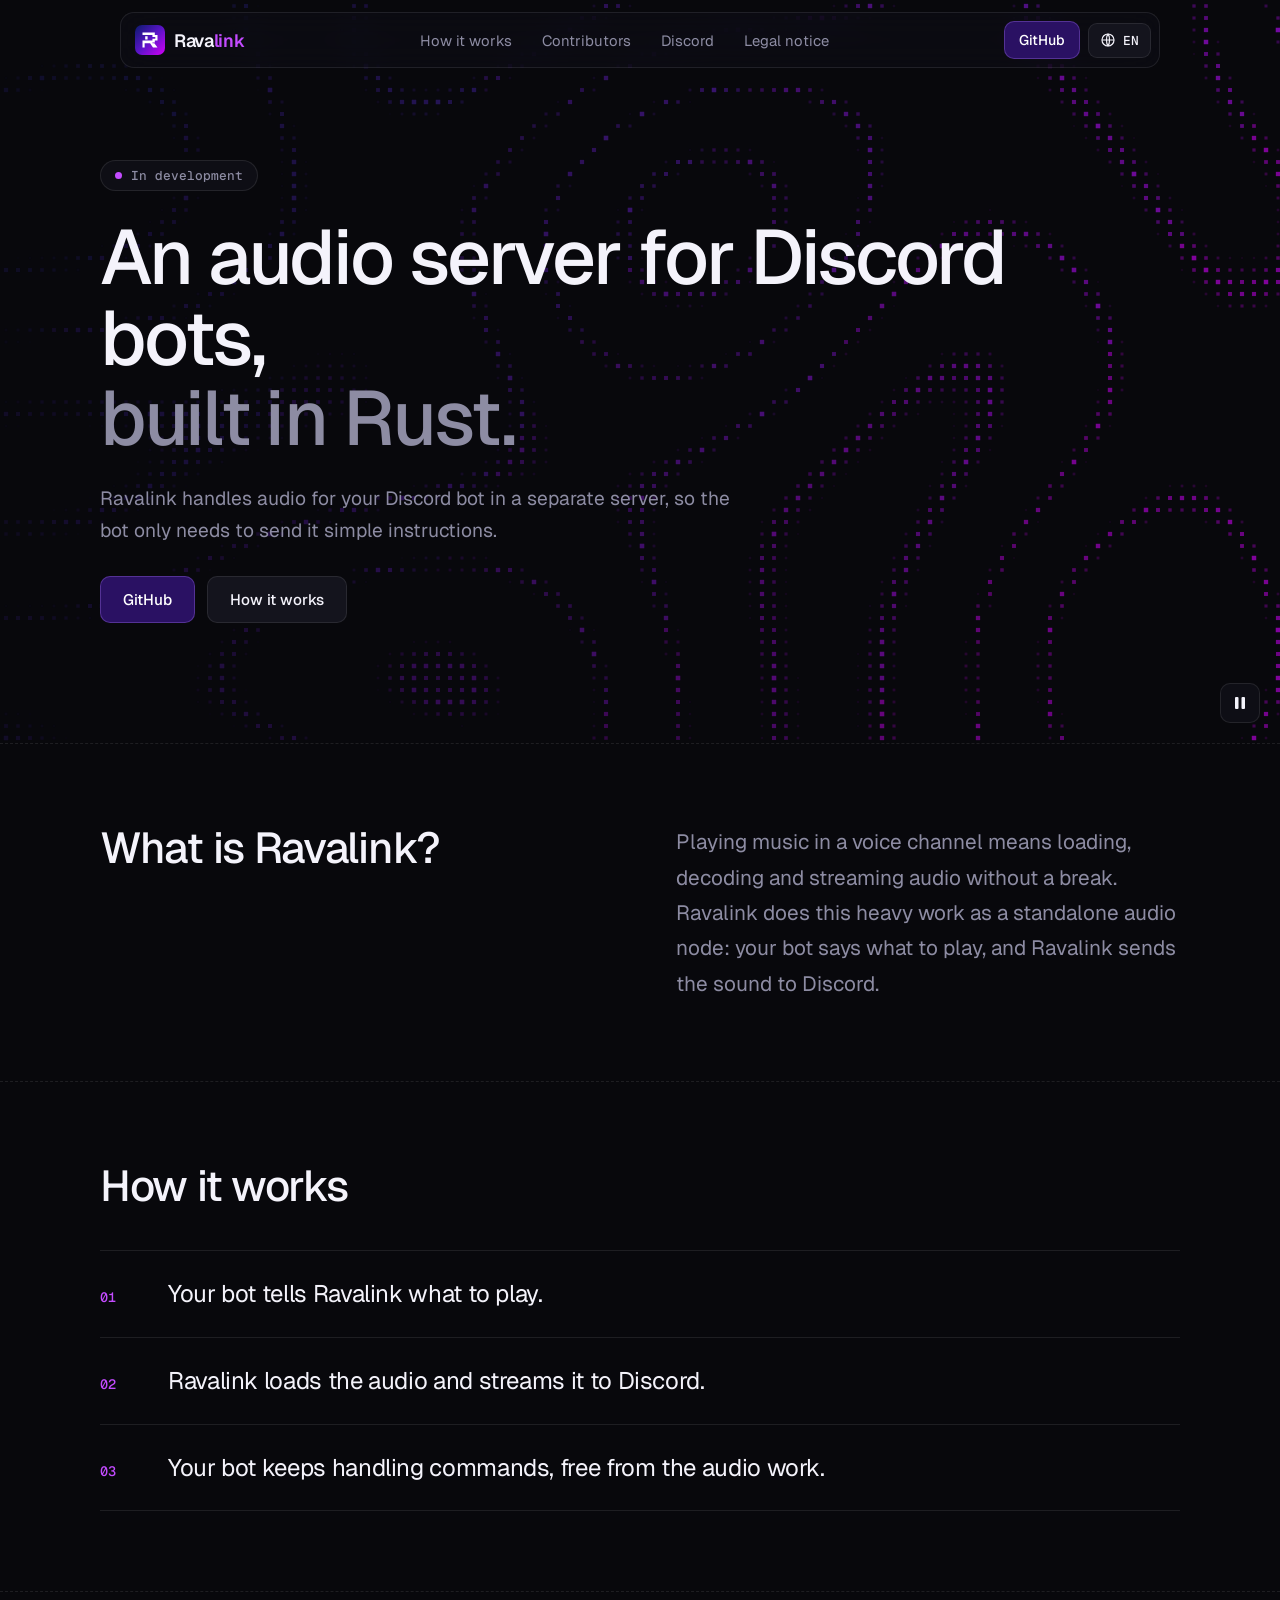
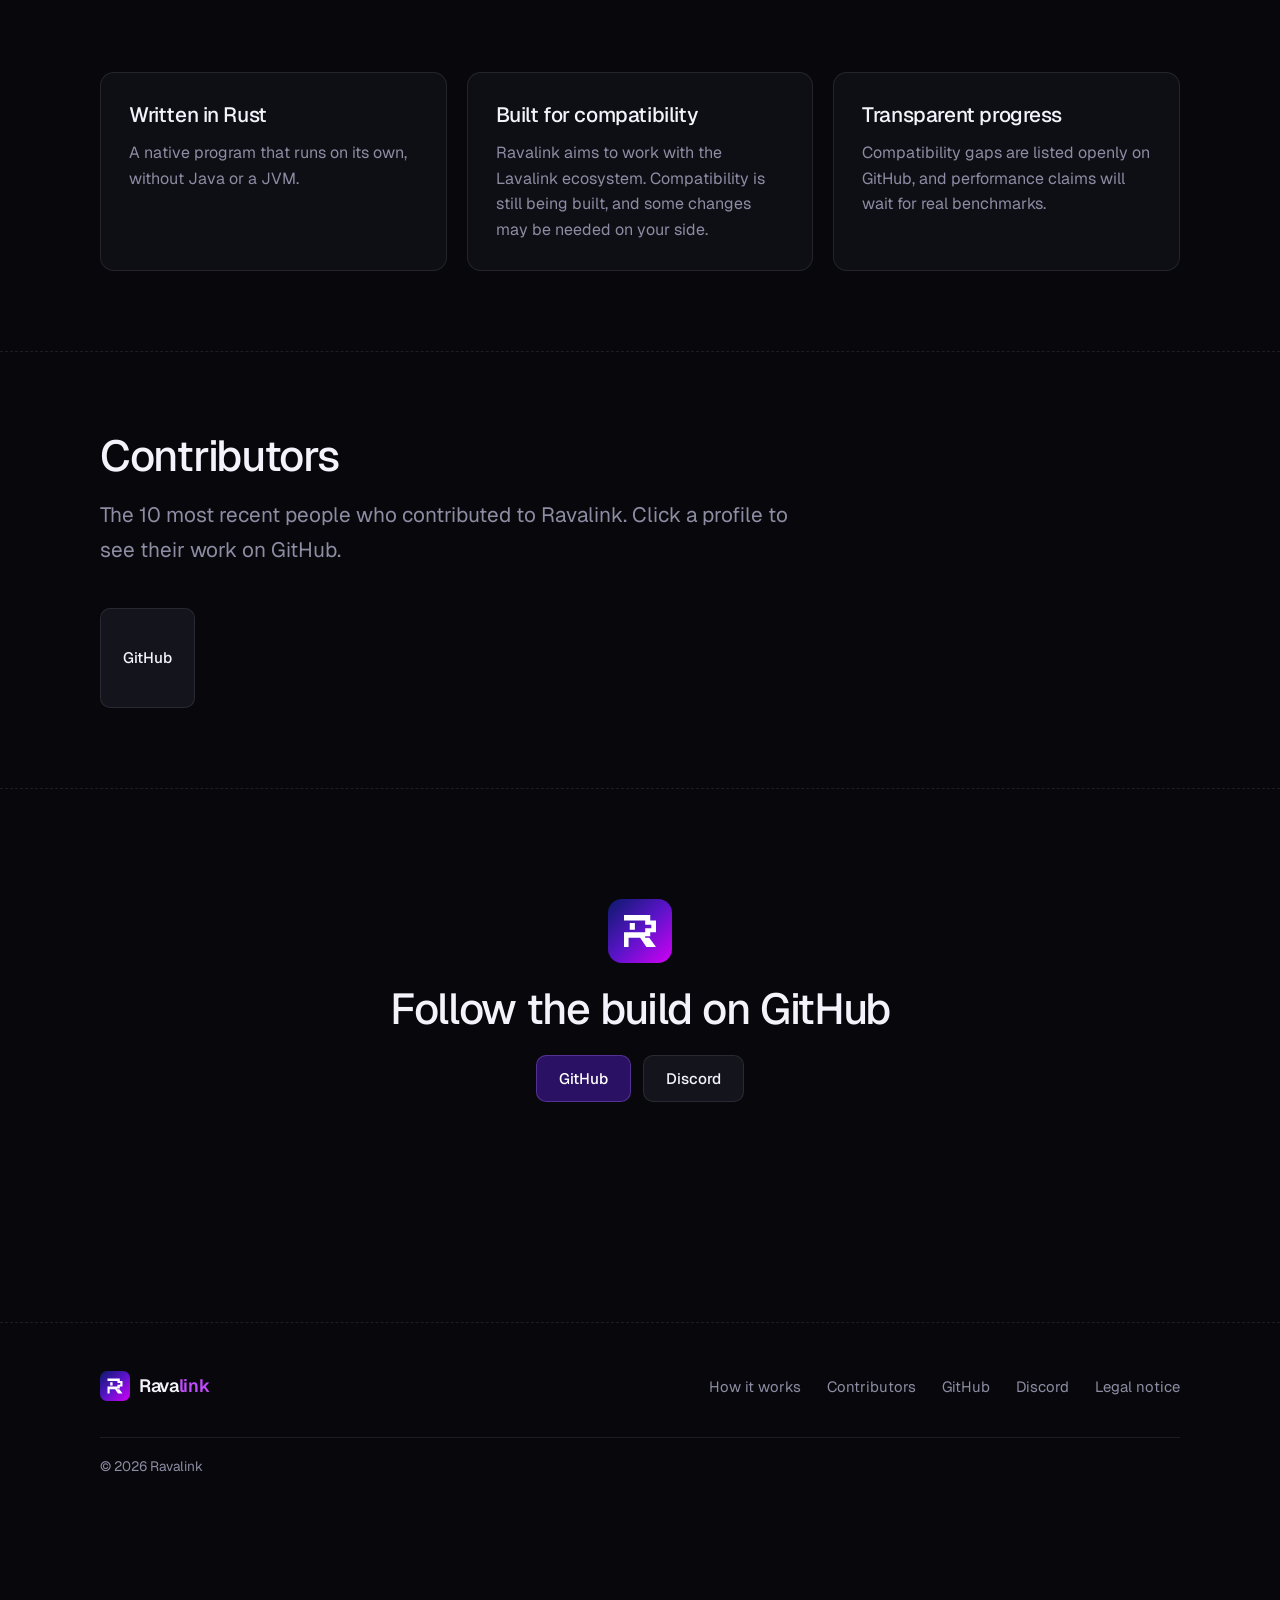
==== commit 1d41d430: "Update index.html" ====
--- a/index.html
+++ b/index.html
@@ -143,7 +143,7 @@
 .mo .mr{opacity:1;transform:none}
 .mr+.mr:not(.gh2){border-top:1px solid var(--bd);border-radius:0}
 .mr.gh2{justify-content:center;margin-top:8px;background:var(--btn);border:1px solid rgba(170,120,255,.32);font-size:1rem}
-.mm>:nth-child(2){transition-delay:.05s}.mm>:nth-child(3){transition-delay:.1s}.mm>:nth-child(4){transition-delay:.15s}.mm>:nth-child(5){transition-delay:.2s}
+.mm>:nth-child(2){transition-delay:.05s}.mm>:nth-child(3){transition-delay:.1s}.mm>:nth-child(4){transition-delay:.15s}.mm>:nth-child(5){transition-delay:.2s}.mm>:nth-child(6){transition-delay:.25s}
 @media(max-width:820px){.links,.lbtn{display:none}.burger{display:block}.mm{display:block}.lp{top:auto;bottom:0;left:0;right:0;width:auto;max-height:70vh;border-radius:16px 16px 0 0;padding-bottom:calc(env(safe-area-inset-bottom,0px) + 14px);transform:translateY(100%);grid-template-columns:repeat(2,1fr)}.lp.open{transform:none}}
 .row h2{max-width:11em}
 .lead{color:var(--mu);font-size:clamp(1.05rem,1.8vw,1.3rem);line-height:1.7;max-width:34em}
@@ -169,12 +169,12 @@
 </style>
 </head>
 <body>
-<header id='top'><div class='bar'><a class='logo' href='#top'><svg aria-hidden='true'><use href='#r'/></svg>Rava<b>link</b></a><nav class='links'><a href='#how' class='k1'></a><a href='#cs' class='ctl'></a><button type='button' class='lnk lgl' data-open='1'></button></nav><div class='act'><a class='btn sm' href='https://github.com/Ravalink-Project/Ravalink' target='_blank' rel='noopener'>GitHub</a><button id='lb' class='lbtn' type='button' aria-expanded='false' aria-haspopup='true' aria-label='Language'><svg viewBox='0 0 24 24' width='16' height='16' fill='none' stroke='currentColor' stroke-width='1.8' aria-hidden='true'><circle cx='12' cy='12' r='9'/><path d='M3 12h18M12 3c3 3.2 3 14.8 0 18M12 3c-3 3.2-3 14.8 0 18'/></svg><span class='ln'></span></button><button id='bt' class='burger' type='button' aria-expanded='false' aria-label='Menu'><i></i><i></i></button></div></div></header>
+<header id='top'><div class='bar'><a class='logo' href='#top'><svg aria-hidden='true'><use href='#r'/></svg><span>Rava<b>link</b></span></a><nav class='links'><a href='#how' class='k1'></a><a href='#cs' class='ctl'></a><a href='https://discord.gg/PBxB5eFNUp' target='_blank' rel='noopener'>Discord</a><button type='button' class='lnk lgl' data-open='1'></button></nav><div class='act'><a class='btn sm' href='https://github.com/Ravalink-Project/Ravalink' target='_blank' rel='noopener'>GitHub</a><button id='lb' class='lbtn' type='button' aria-expanded='false' aria-haspopup='true' aria-label='Language'><svg viewBox='0 0 24 24' width='16' height='16' fill='none' stroke='currentColor' stroke-width='1.8' aria-hidden='true'><circle cx='12' cy='12' r='9'/><path d='M3 12h18M12 3c3 3.2 3 14.8 0 18M12 3c-3 3.2-3 14.8 0 18'/></svg><span class='ln'></span></button><button id='bt' class='burger' type='button' aria-expanded='false' aria-label='Menu'><i></i><i></i></button></div></div></header>
 <div id='lp' class='lp'></div><div id='bg' class='bgd'></div>
 <div id='mm' class='mm'>
 <a class='mr' href='#how'><span class='k1'></span><svg width='16' height='16' viewBox='0 0 16 16' fill='none' stroke='currentColor' stroke-width='1.6' aria-hidden='true'><path d='M6 3l5 5-5 5'/></svg></a>
 <a class='mr' href='#cs'><span class='ctl'></span><svg width='16' height='16' viewBox='0 0 16 16' fill='none' stroke='currentColor' stroke-width='1.6' aria-hidden='true'><path d='M6 3l5 5-5 5'/></svg></a>
-<button class='mr' type='button' data-open='1'><span class='lgl'></span><svg width='16' height='16' viewBox='0 0 16 16' fill='none' stroke='currentColor' stroke-width='1.6' aria-hidden='true'><path d='M6 3l5 5-5 5'/></svg></button>
+<a class='mr' href='https://discord.gg/PBxB5eFNUp' target='_blank' rel='noopener'><span>Discord</span><svg width='16' height='16' viewBox='0 0 16 16' fill='none' stroke='currentColor' stroke-width='1.6' aria-hidden='true'><path d='M6 3l5 5-5 5'/></svg></a><button class='mr' type='button' data-open='1'><span class='lgl'></span><svg width='16' height='16' viewBox='0 0 16 16' fill='none' stroke='currentColor' stroke-width='1.6' aria-hidden='true'><path d='M6 3l5 5-5 5'/></svg></button>
 <button class='mr' id='ml' type='button'><span class='lgn'></span><small><svg viewBox='0 0 24 24' width='16' height='16' fill='none' stroke='currentColor' stroke-width='1.8' aria-hidden='true'><circle cx='12' cy='12' r='9'/><path d='M3 12h18M12 3c3 3.2 3 14.8 0 18M12 3c-3 3.2-3 14.8 0 18'/></svg><b class='ln'></b></small></button>
 <a class='mr gh2' href='https://github.com/Ravalink-Project/Ravalink' target='_blank' rel='noopener'>GitHub</a></div>
 <section class='hero'><canvas id='cv' aria-hidden='true'></canvas><div class='wrap'>
@@ -188,8 +188,8 @@
 <div class='card rv'><h3 id='v1t'></h3><p id='v1d'></p></div>
 <div class='card rv'><h3 id='c3t'></h3><p id='c3d'></p></div></div></section>
 <section class='sec' id='cs'><div class='wrap'><h2 id='ct'></h2><p class='lead' id='cd' style='margin-top:16px'></p><div class='cl' id='cl'></div></div></section>
-<section class='fin'><canvas id='ca' aria-hidden='true'></canvas><div class='wrap'><svg aria-hidden='true'><use href='#r'/></svg><h2 id='fw'></h2><a class='btn' href='https://github.com/Ravalink-Project/Ravalink' target='_blank' rel='noopener'>GitHub</a></div></section>
-<footer><div class='wrap'><div class='fg'><div><a class='logo' href='#top'><svg aria-hidden='true'><use href='#r'/></svg>Rava<b>link</b></a></div><div class='fl'><a href='#how' class='k1'></a><a href='#cs' class='ctl'></a><a href='https://github.com/Ravalink-Project/Ravalink' target='_blank' rel='noopener'>GitHub</a><button type='button' class='lgl' data-open='1'></button></div></div><div class='fb'>© 2026 Ravalink</div><canvas id='fc' aria-hidden='true'></canvas></div></footer>
+<section class='fin'><canvas id='ca' aria-hidden='true'></canvas><div class='wrap'><svg aria-hidden='true'><use href='#r'/></svg><h2 id='fw'></h2><div class='cta' style='justify-content:center'><a class='btn' href='https://github.com/Ravalink-Project/Ravalink' target='_blank' rel='noopener'>GitHub</a><a class='btn ghost' href='https://discord.gg/PBxB5eFNUp' target='_blank' rel='noopener'>Discord</a></div></div></section>
+<footer><div class='wrap'><div class='fg'><div><a class='logo' href='#top'><svg aria-hidden='true'><use href='#r'/></svg><span>Rava<b>link</b></span></a></div><div class='fl'><a href='#how' class='k1'></a><a href='#cs' class='ctl'></a><a href='https://github.com/Ravalink-Project/Ravalink' target='_blank' rel='noopener'>GitHub</a><a href='https://discord.gg/PBxB5eFNUp' target='_blank' rel='noopener'>Discord</a><button type='button' class='lgl' data-open='1'></button></div></div><div class='fb'>© 2026 Ravalink</div><canvas id='fc' aria-hidden='true'></canvas></div></footer>
 <dialog id='lm' aria-labelledby='lt'><div class='dh'><span id='lt' class='lgl'></span><button type='button' id='lx' aria-label='Close'>✕</button></div><div class='dbd' id='lbd'></div></dialog>
 <script>
 const L={
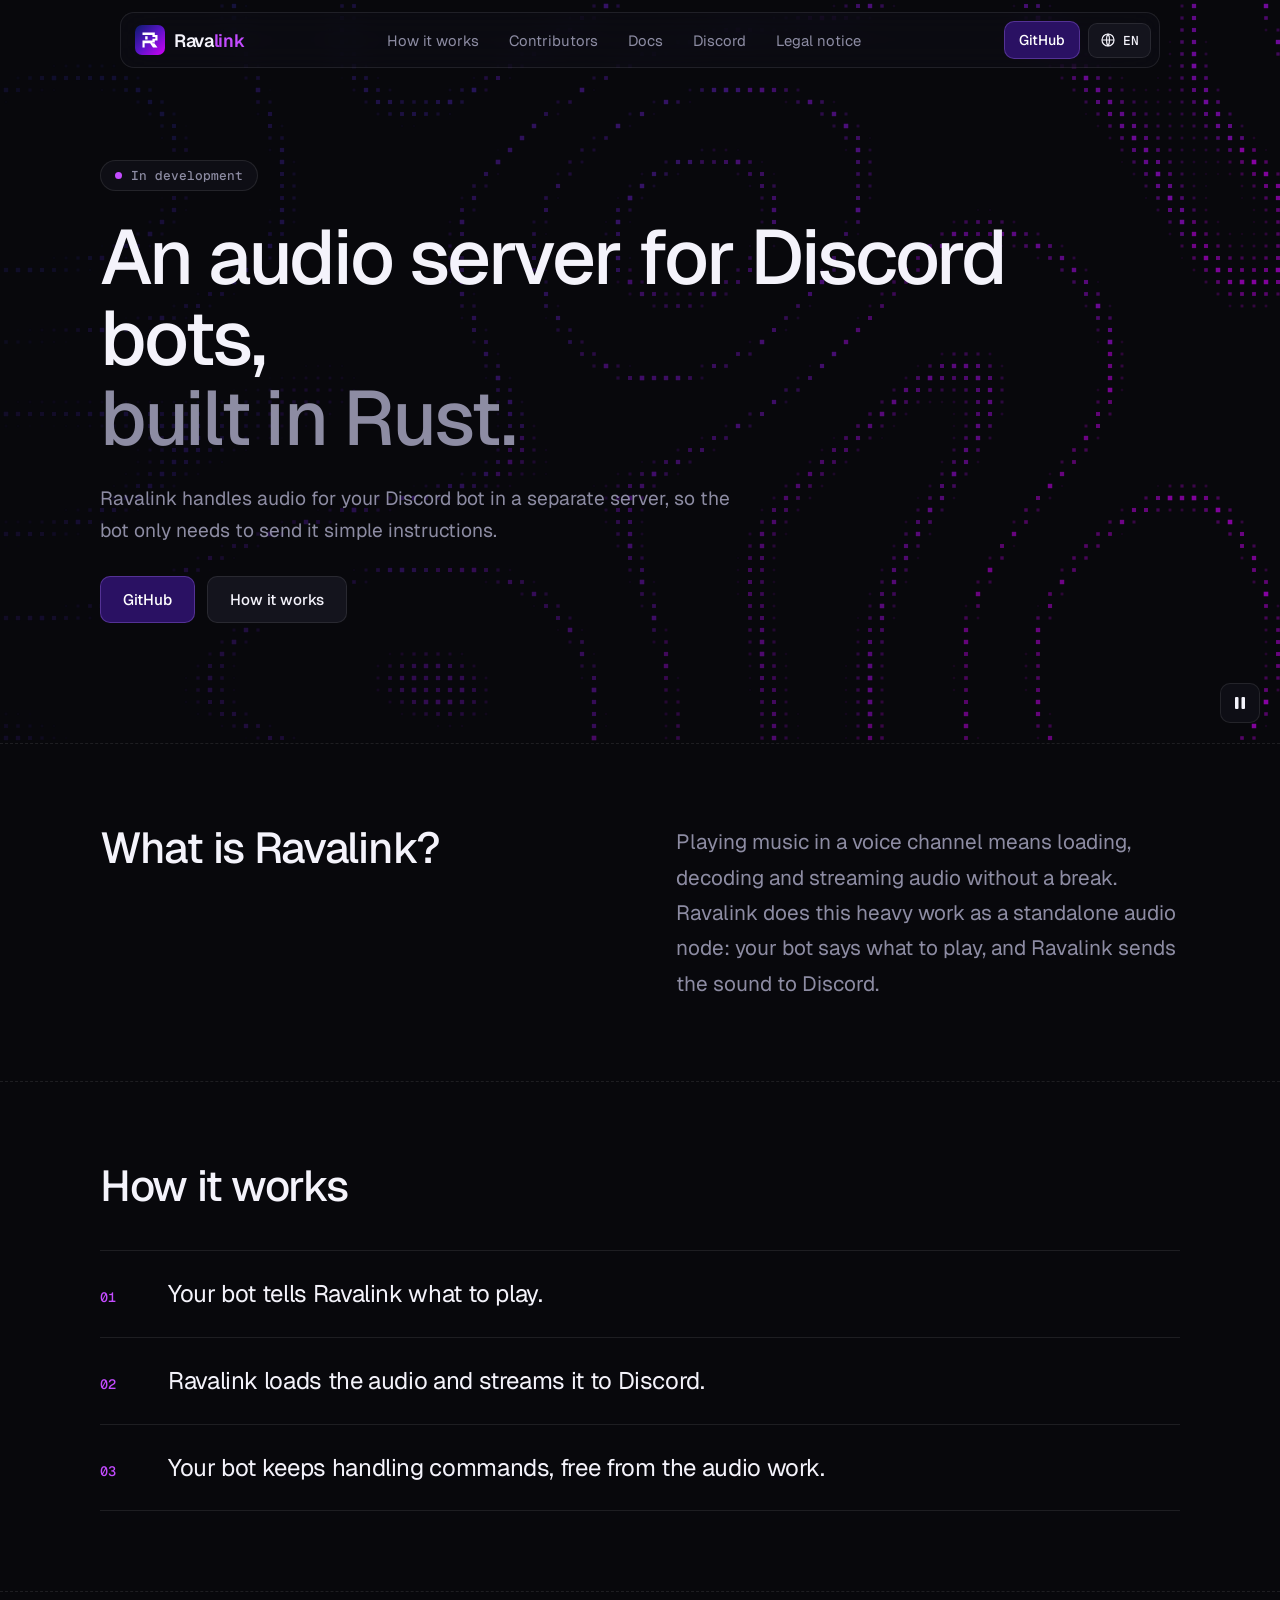
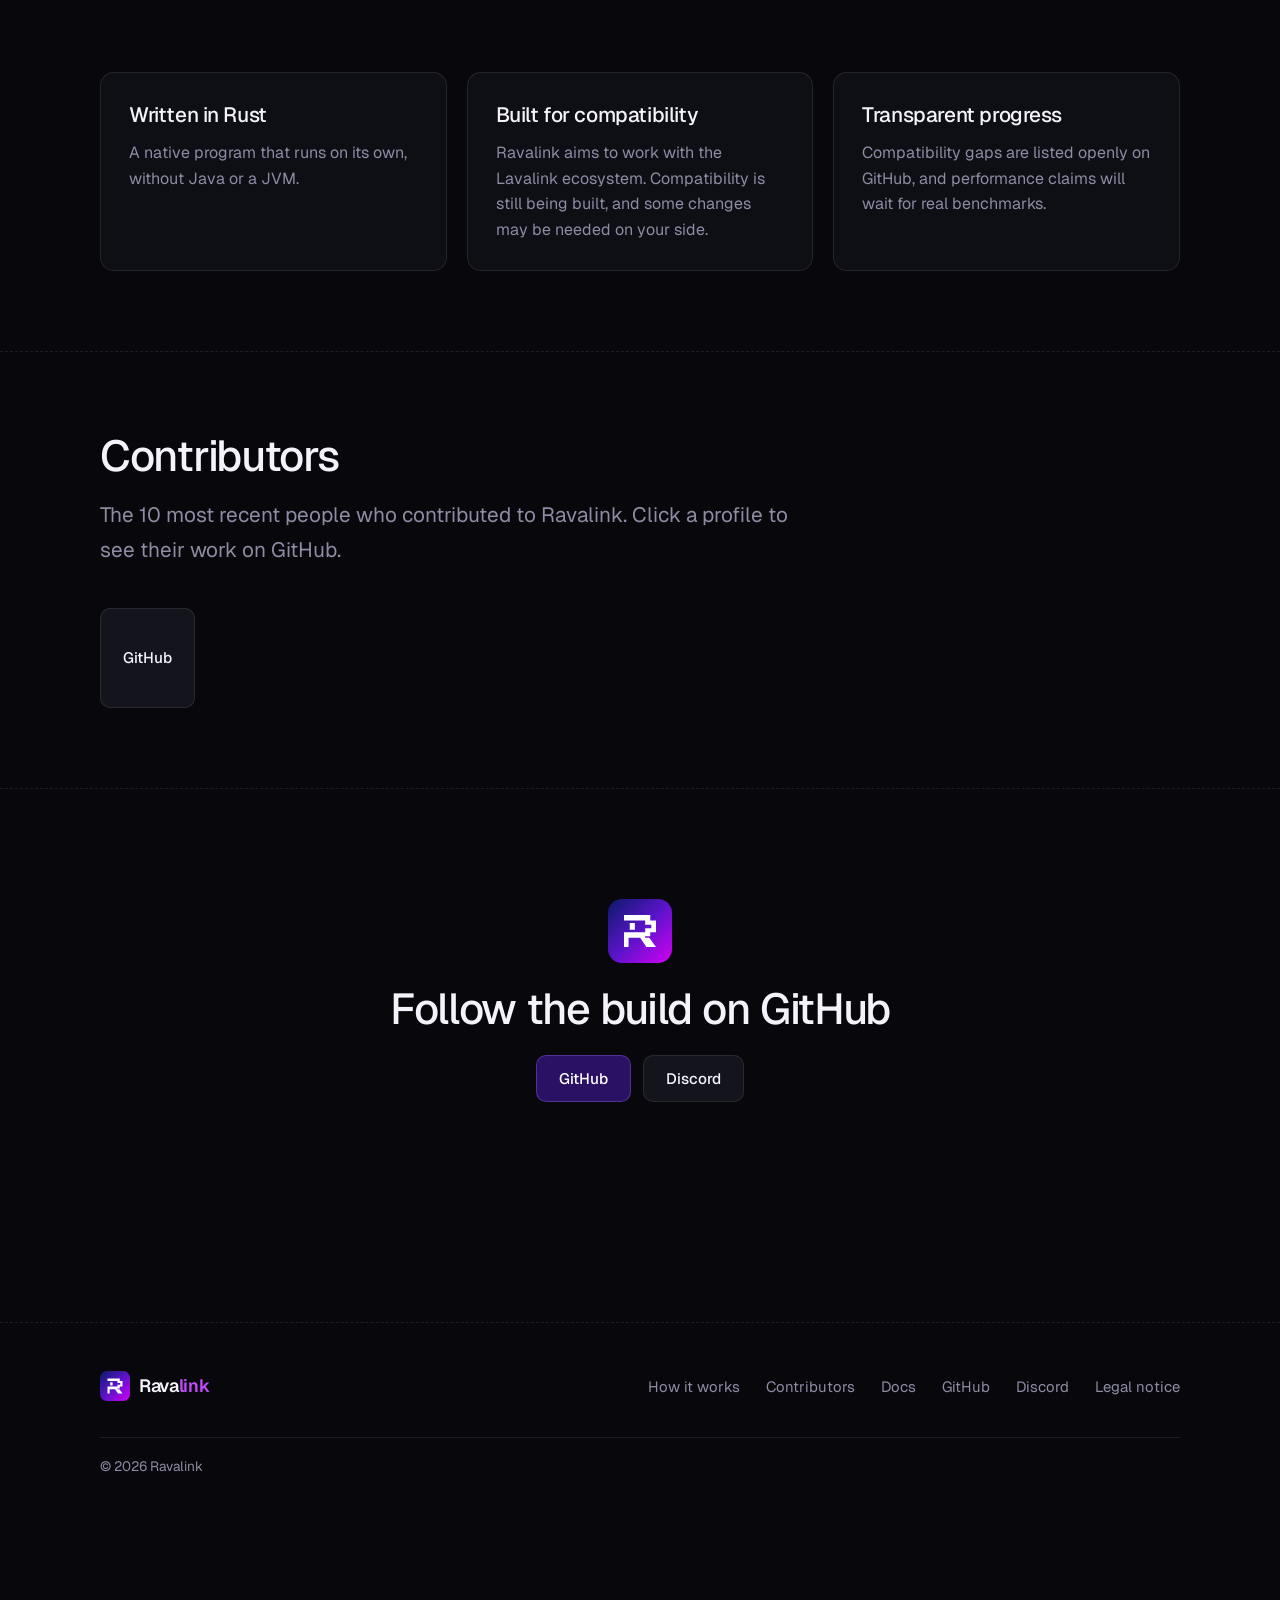
==== commit 6fc0f3a5: "docs: link deployment guides from the website" ====
--- a/index.html
+++ b/index.html
@@ -169,12 +169,12 @@
 </style>
 </head>
 <body>
-<header id='top'><div class='bar'><a class='logo' href='#top'><svg aria-hidden='true'><use href='#r'/></svg><span>Rava<b>link</b></span></a><nav class='links'><a href='#how' class='k1'></a><a href='#cs' class='ctl'></a><a href='https://discord.gg/PBxB5eFNUp' target='_blank' rel='noopener'>Discord</a><button type='button' class='lnk lgl' data-open='1'></button></nav><div class='act'><a class='btn sm' href='https://github.com/Ravalink-Project/Ravalink' target='_blank' rel='noopener'>GitHub</a><button id='lb' class='lbtn' type='button' aria-expanded='false' aria-haspopup='true' aria-label='Language'><svg viewBox='0 0 24 24' width='16' height='16' fill='none' stroke='currentColor' stroke-width='1.8' aria-hidden='true'><circle cx='12' cy='12' r='9'/><path d='M3 12h18M12 3c3 3.2 3 14.8 0 18M12 3c-3 3.2-3 14.8 0 18'/></svg><span class='ln'></span></button><button id='bt' class='burger' type='button' aria-expanded='false' aria-label='Menu'><i></i><i></i></button></div></div></header>
+<header id='top'><div class='bar'><a class='logo' href='#top'><svg aria-hidden='true'><use href='#r'/></svg><span>Rava<b>link</b></span></a><nav class='links'><a href='#how' class='k1'></a><a href='#cs' class='ctl'></a><a href='docs.html'>Docs</a><a href='https://discord.gg/PBxB5eFNUp target='_blank' rel='noopener'>Discord</a><button type='button' class='lnk lgl' data-open='1'></button></nav><div class='act'><a class='btn sm' href='https://github.com/Ravalink-Project/Ravalink' target='_blank' rel='noopener'>GitHub</a><button id='lb' class='lbtn' type='button' aria-expanded='false' aria-haspopup='true' aria-label='Language'><svg viewBox='0 0 24 24' width='16' height='16' fill='none' stroke='currentColor' stroke-width='1.8' aria-hidden='true'><circle cx='12' cy='12' r='9'/><path d='M3 12h18M12 3c3 3.2 3 14.8 0 18M12 3c-3 3.2-3 14.8 0 18'/></svg><span class='ln'></span></button><button id='bt' class='burger' type='button' aria-expanded='false' aria-label='Menu'><i></i><i></i></button></div></div></header>
 <div id='lp' class='lp'></div><div id='bg' class='bgd'></div>
 <div id='mm' class='mm'>
 <a class='mr' href='#how'><span class='k1'></span><svg width='16' height='16' viewBox='0 0 16 16' fill='none' stroke='currentColor' stroke-width='1.6' aria-hidden='true'><path d='M6 3l5 5-5 5'/></svg></a>
 <a class='mr' href='#cs'><span class='ctl'></span><svg width='16' height='16' viewBox='0 0 16 16' fill='none' stroke='currentColor' stroke-width='1.6' aria-hidden='true'><path d='M6 3l5 5-5 5'/></svg></a>
-<a class='mr' href='https://discord.gg/PBxB5eFNUp' target='_blank' rel='noopener'><span>Discord</span><svg width='16' height='16' viewBox='0 0 16 16' fill='none' stroke='currentColor' stroke-width='1.6' aria-hidden='true'><path d='M6 3l5 5-5 5'/></svg></a><button class='mr' type='button' data-open='1'><span class='lgl'></span><svg width='16' height='16' viewBox='0 0 16 16' fill='none' stroke='currentColor' stroke-width='1.6' aria-hidden='true'><path d='M6 3l5 5-5 5'/></svg></button>
+<a class='mr' href='docs.html'><span>Documentation</span><svg width='16' height='16' viewBox='0 0 16 16' fill='none' stroke='currentColor' stroke-width='1.6' aria-hidden='true'><path d='M6 3l5 5-5 5'/></svg></a><a class='mr' href='https://discord.gg/PBxB5eFNUp' target='_blank' rel='noopener'><span>Discord</span><svg width='16' height='16' viewBox='0 0 16 16' fill='none' stroke='currentColor' stroke-width='1.6' aria-hidden='true'><path d='M6 3l5 5-5 5'/></svg></a><button class='mr' type='button' data-open='1'><span class='lgl'></span><svg width='16' height='16' viewBox='0 0 16 16' fill='none' stroke='currentColor' stroke-width='1.6' aria-hidden='true'><path d='M6 3l5 5-5 5'/></svg></button>
 <button class='mr' id='ml' type='button'><span class='lgn'></span><small><svg viewBox='0 0 24 24' width='16' height='16' fill='none' stroke='currentColor' stroke-width='1.8' aria-hidden='true'><circle cx='12' cy='12' r='9'/><path d='M3 12h18M12 3c3 3.2 3 14.8 0 18M12 3c-3 3.2-3 14.8 0 18'/></svg><b class='ln'></b></small></button>
 <a class='mr gh2' href='https://github.com/Ravalink-Project/Ravalink' target='_blank' rel='noopener'>GitHub</a></div>
 <section class='hero'><canvas id='cv' aria-hidden='true'></canvas><div class='wrap'>
@@ -189,7 +189,7 @@
 <div class='card rv'><h3 id='c3t'></h3><p id='c3d'></p></div></div></section>
 <section class='sec' id='cs'><div class='wrap'><h2 id='ct'></h2><p class='lead' id='cd' style='margin-top:16px'></p><div class='cl' id='cl'></div></div></section>
 <section class='fin'><canvas id='ca' aria-hidden='true'></canvas><div class='wrap'><svg aria-hidden='true'><use href='#r'/></svg><h2 id='fw'></h2><div class='cta' style='justify-content:center'><a class='btn' href='https://github.com/Ravalink-Project/Ravalink' target='_blank' rel='noopener'>GitHub</a><a class='btn ghost' href='https://discord.gg/PBxB5eFNUp' target='_blank' rel='noopener'>Discord</a></div></div></section>
-<footer><div class='wrap'><div class='fg'><div><a class='logo' href='#top'><svg aria-hidden='true'><use href='#r'/></svg><span>Rava<b>link</b></span></a></div><div class='fl'><a href='#how' class='k1'></a><a href='#cs' class='ctl'></a><a href='https://github.com/Ravalink-Project/Ravalink' target='_blank' rel='noopener'>GitHub</a><a href='https://discord.gg/PBxB5eFNUp' target='_blank' rel='noopener'>Discord</a><button type='button' class='lgl' data-open='1'></button></div></div><div class='fb'>© 2026 Ravalink</div><canvas id='fc' aria-hidden='true'></canvas></div></footer>
+<footer><div class='wrap'><div class='fg'><div><a class='logo' href='#top'><svg aria-hidden='true'><use href='#r'/></svg><span>Rava<b>link</b></span></a></div><div class='fl'><a href='#how' class='k1'></a><a href='#cs' class='ctl'></a><a href='docs.html'>Docs</a><a href='https://github.com/Ravalink-Project/Ravalink' target='_blank' rel='noopener'>GitHub</a><a href='https://discord.gg/PBxB5eFNUp' target='_blank' rel='noopener'>Discord</a><button type='button' class='lgl' data-open='1'></button></div></div><div class='fb'>© 2026 Ravalink</div><canvas id='fc' aria-hidden='true'></canvas></div></footer>
 <dialog id='lm' aria-labelledby='lt'><div class='dh'><span id='lt' class='lgl'></span><button type='button' id='lx' aria-label='Close'>✕</button></div><div class='dbd' id='lbd'></div></dialog>
 <script>
 const L={
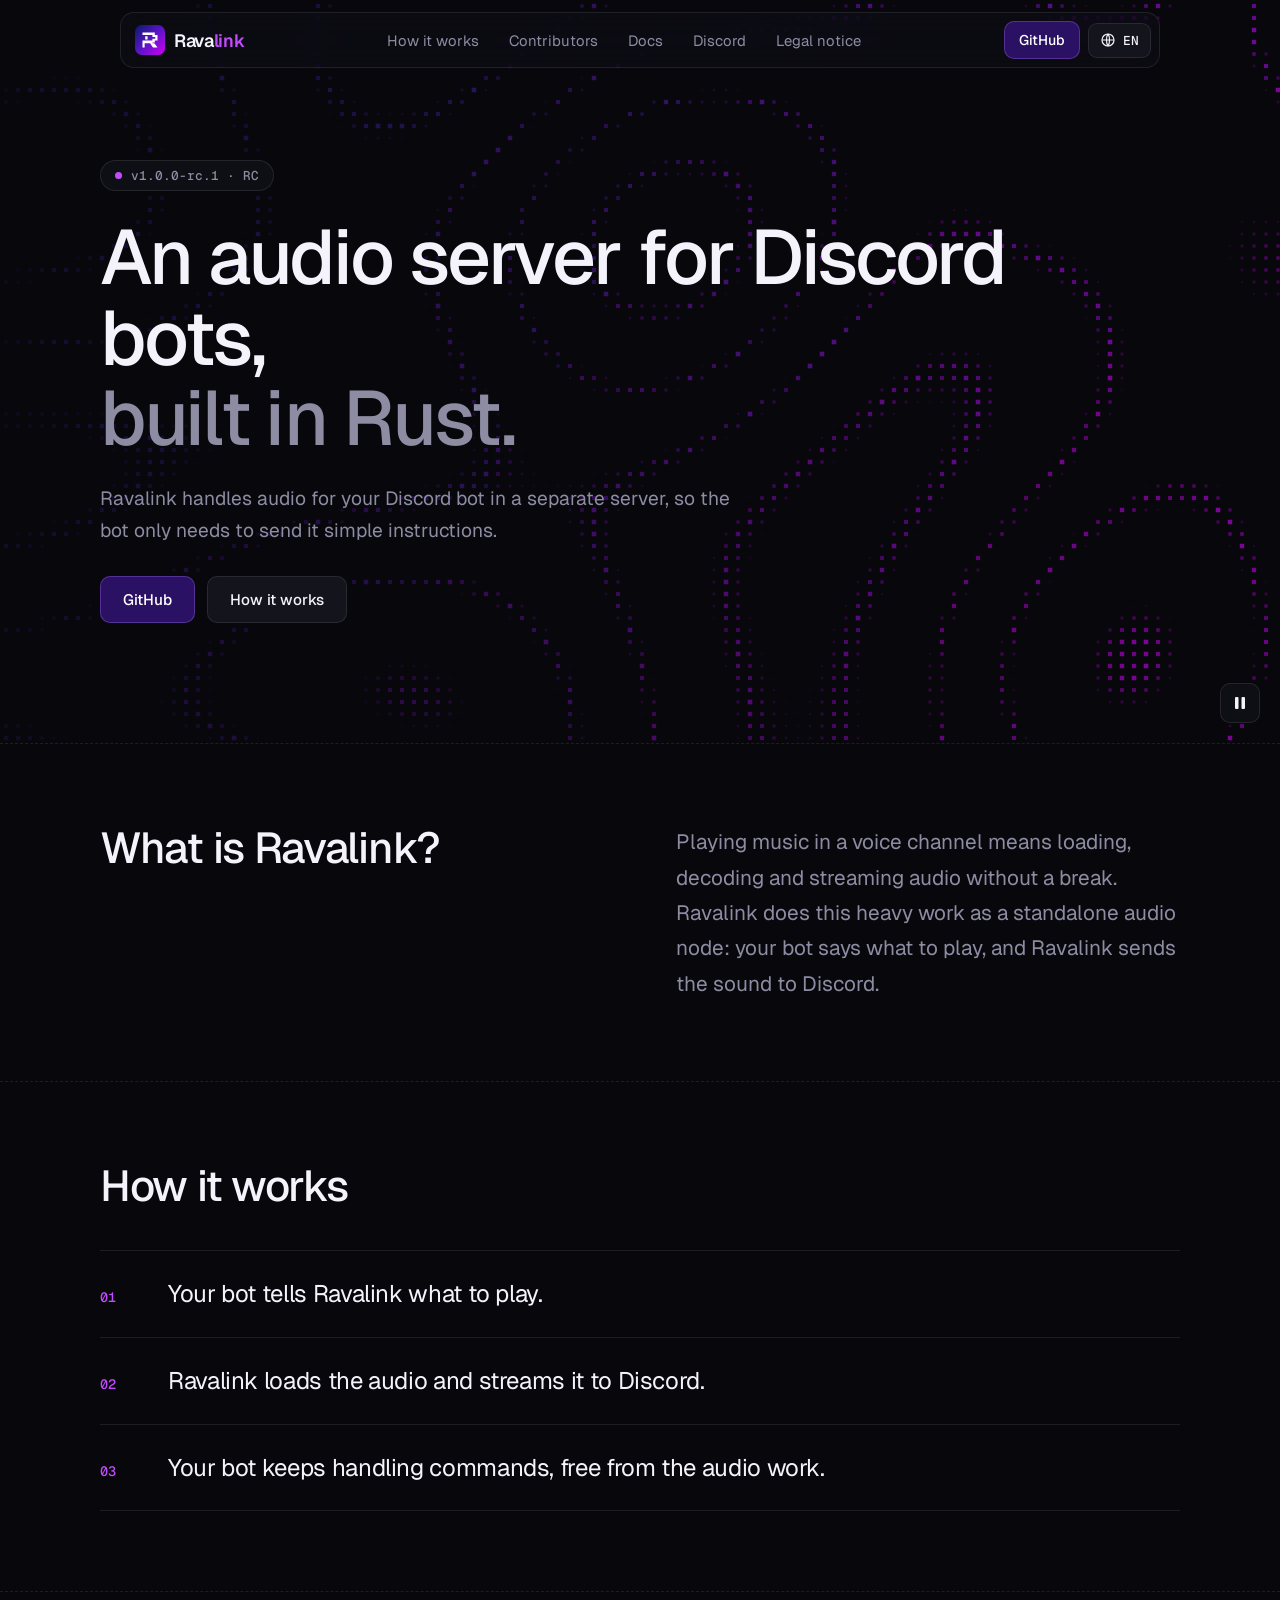
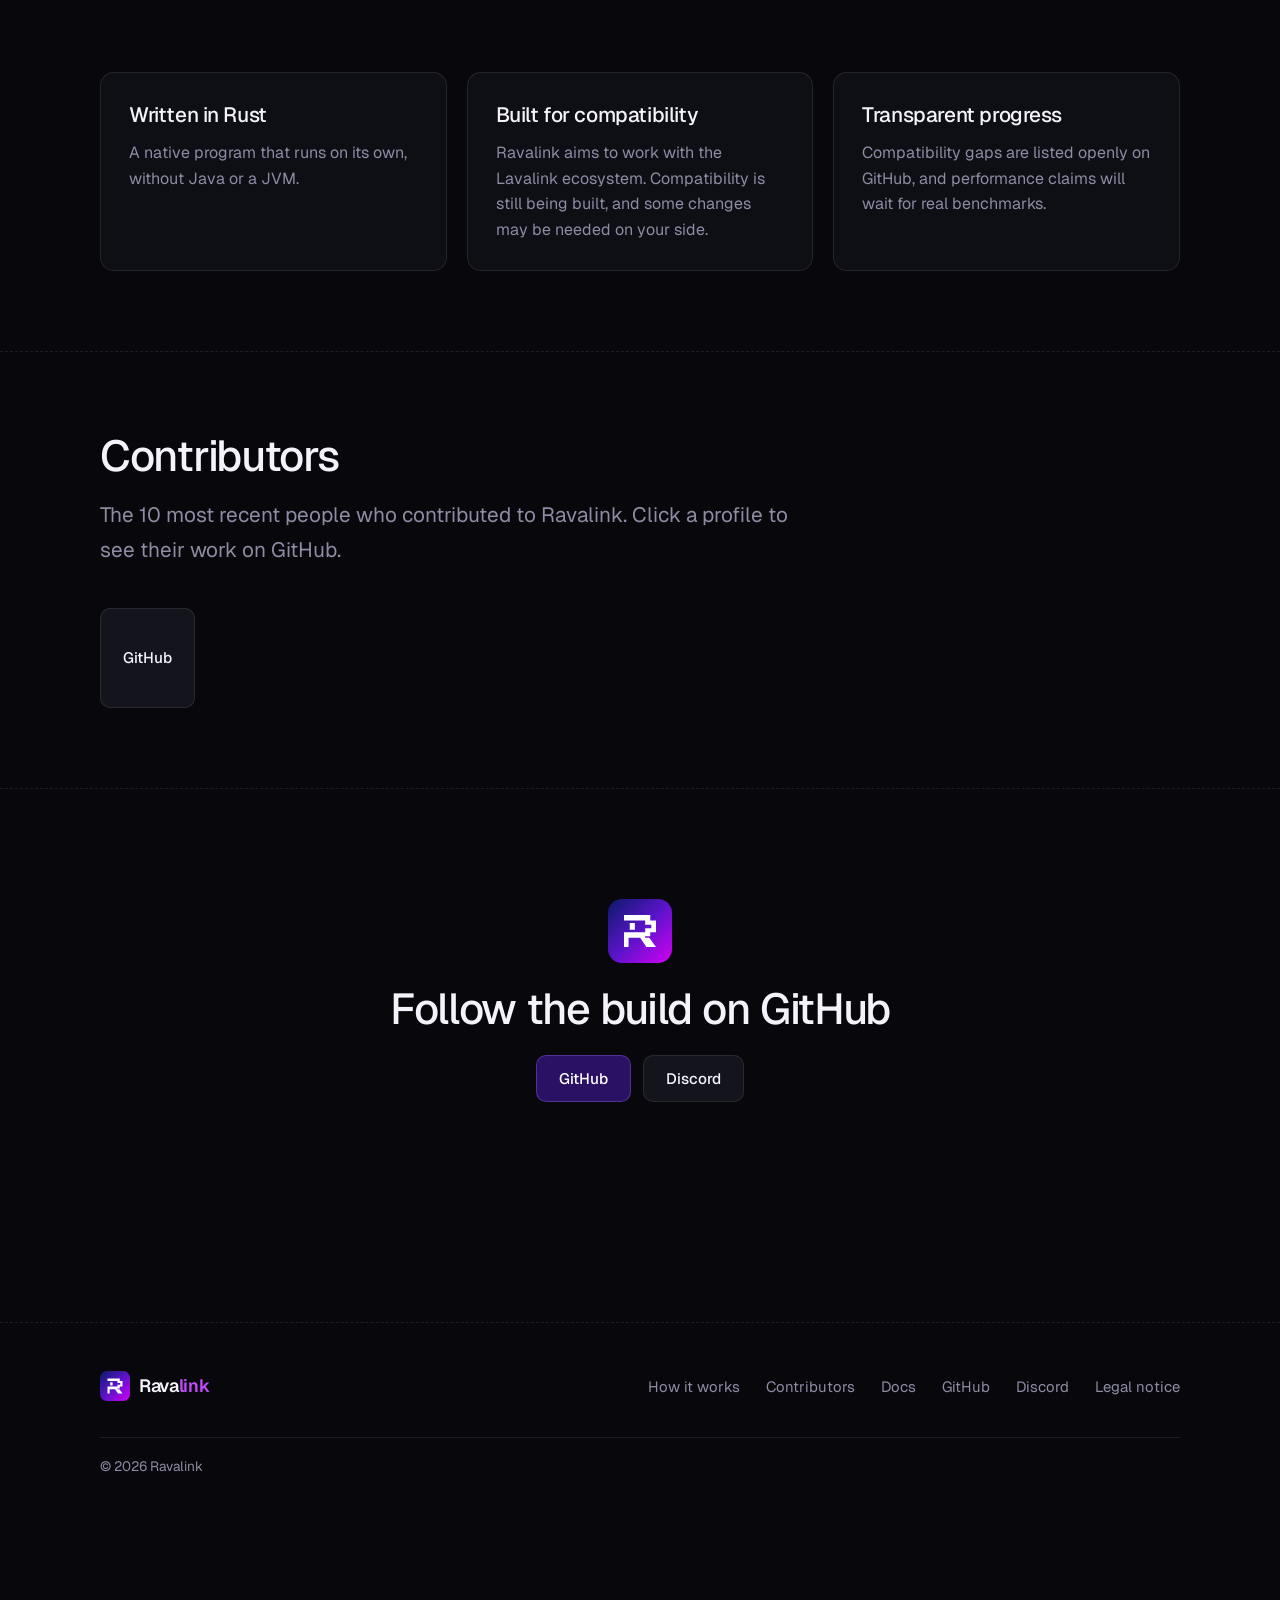
==== commit 14d4931b: "site: show the published RC1 release status" ====
--- a/index.html
+++ b/index.html
@@ -323,7 +323,7 @@
 function apply(k){
   const d=L[k],e=L2[k]||L2.en,n=N[k]||N.en,mm=M[k]||M.en,lg=LG[k]||LG.en;
   document.documentElement.lang=k;document.documentElement.dir=RTL.includes(k)?"rtl":"ltr";
-  tone($("h"),n[0]);$("p").textContent=n[1];$("s").textContent=d[3];$("w1").textContent=n[2];$("w2").textContent=n[3];
+  tone($("h"),n[0]);$("p").textContent=n[1];$("s").textContent="v1.0.0-rc.1 · RC";$("w1").textContent=n[2];$("w2").textContent=n[3];
   $("t1").textContent=e[0];[4,5,6].forEach((j,i)=>$("s"+(i+1)).textContent=n[j]);
   $("b").textContent=d[5];$("c1d").textContent=mm[0];$("v1t").textContent=n[7];$("v1d").textContent=n[8];
   $("c3t").textContent=mm[1];$("c3d").textContent=mm[2];$("ct").textContent=mm[3];$("cd").textContent=mm[4];
